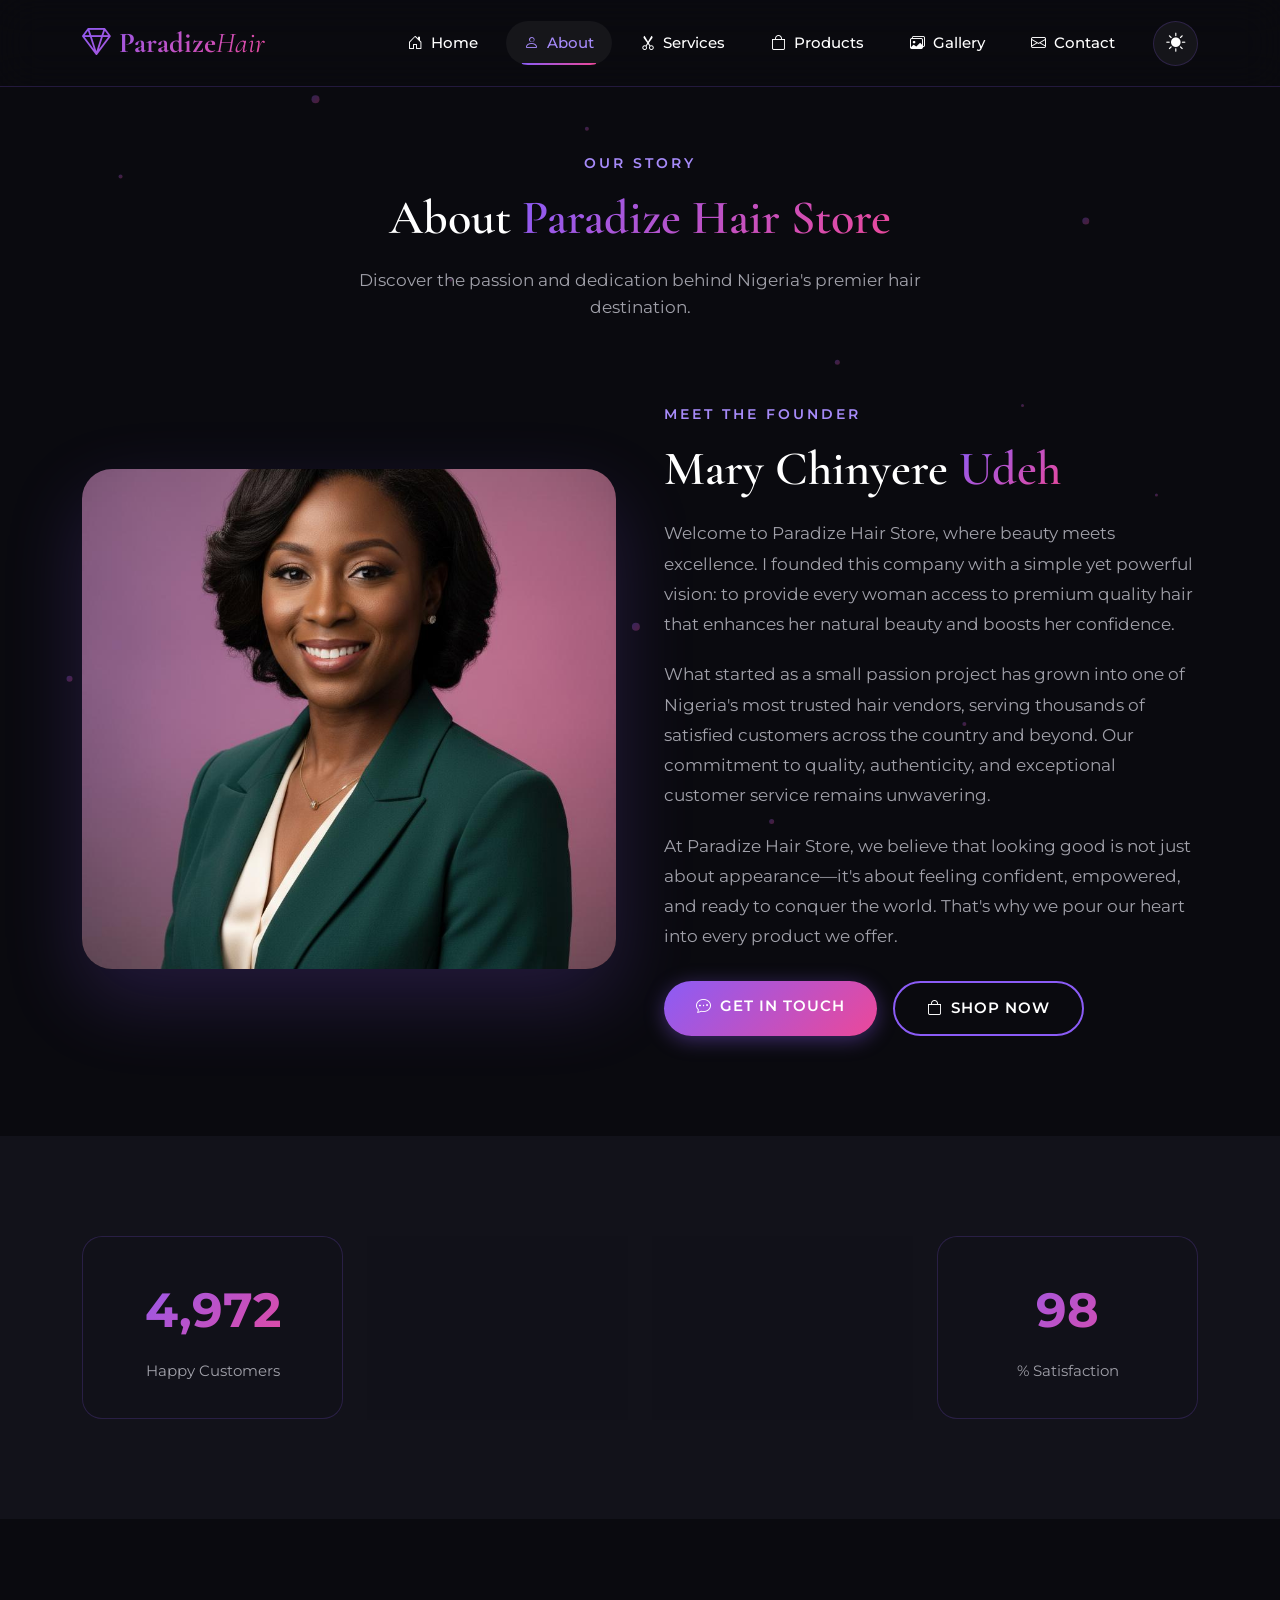
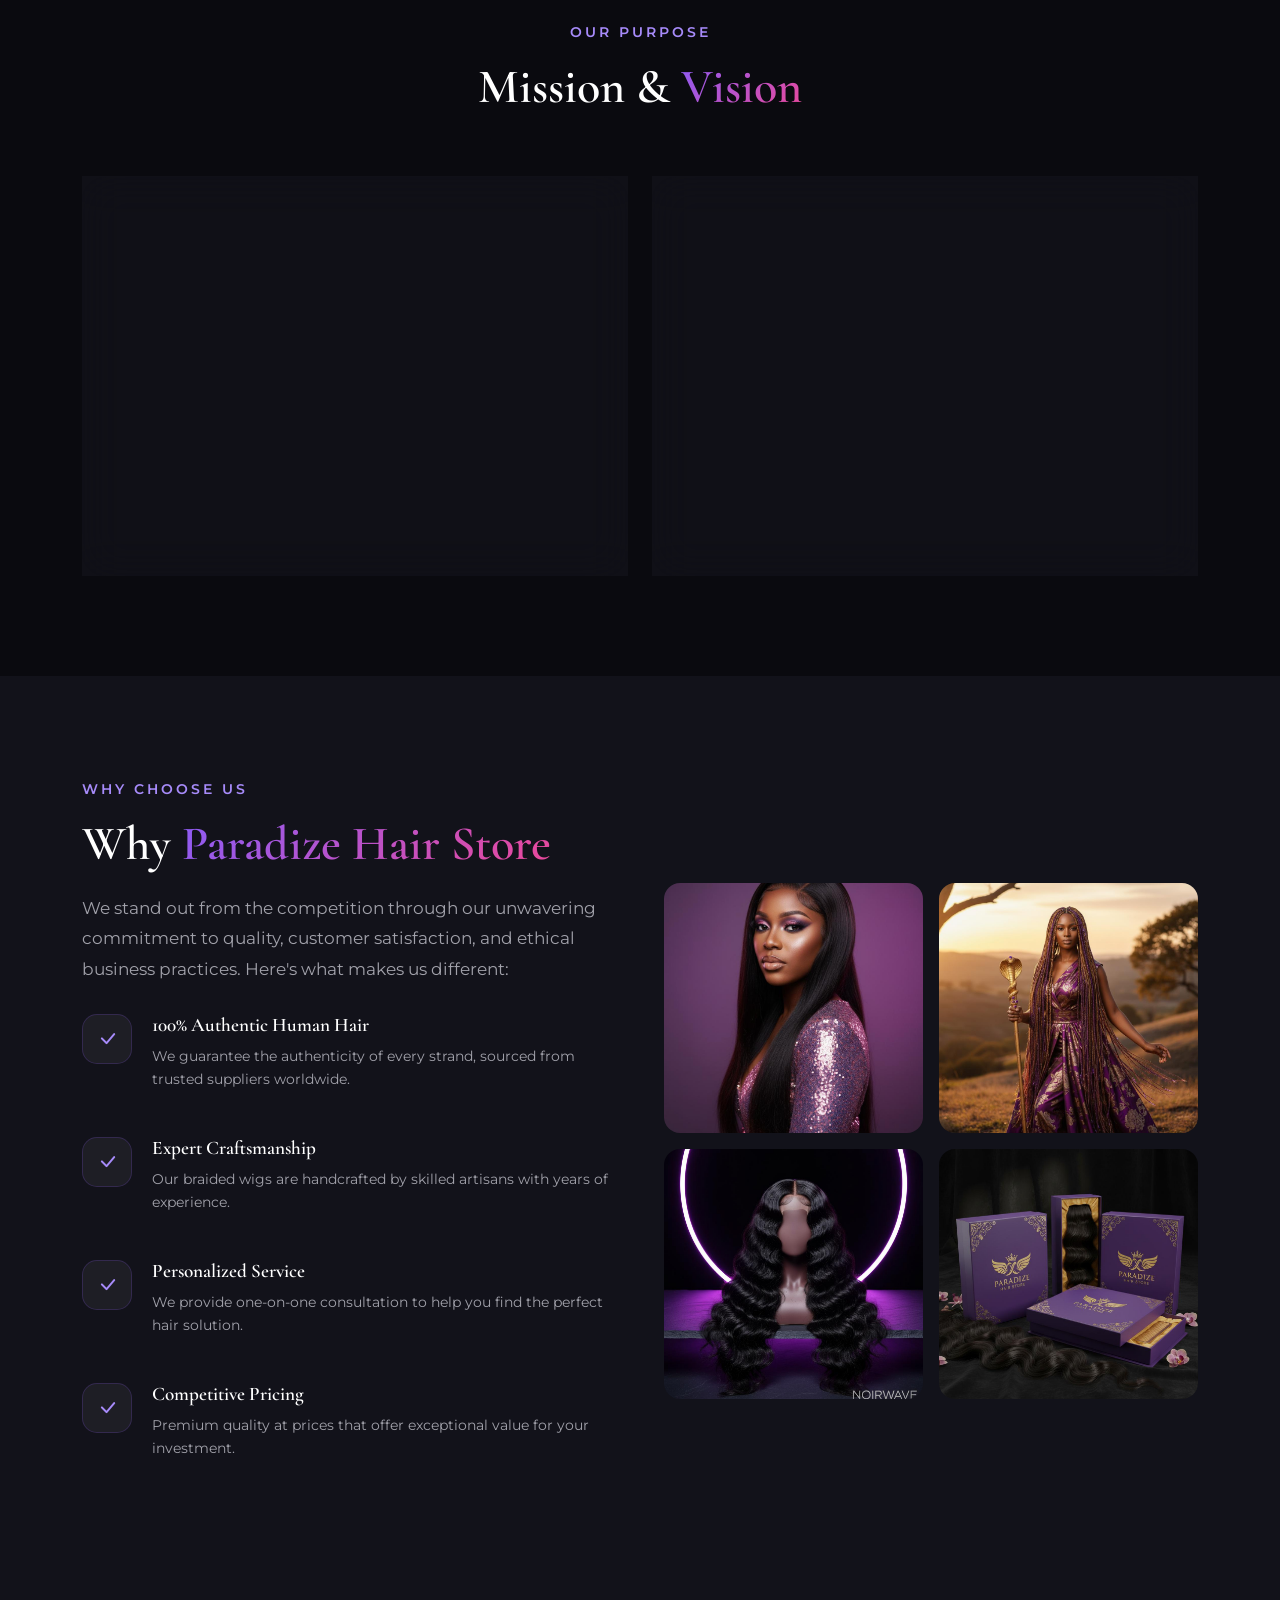
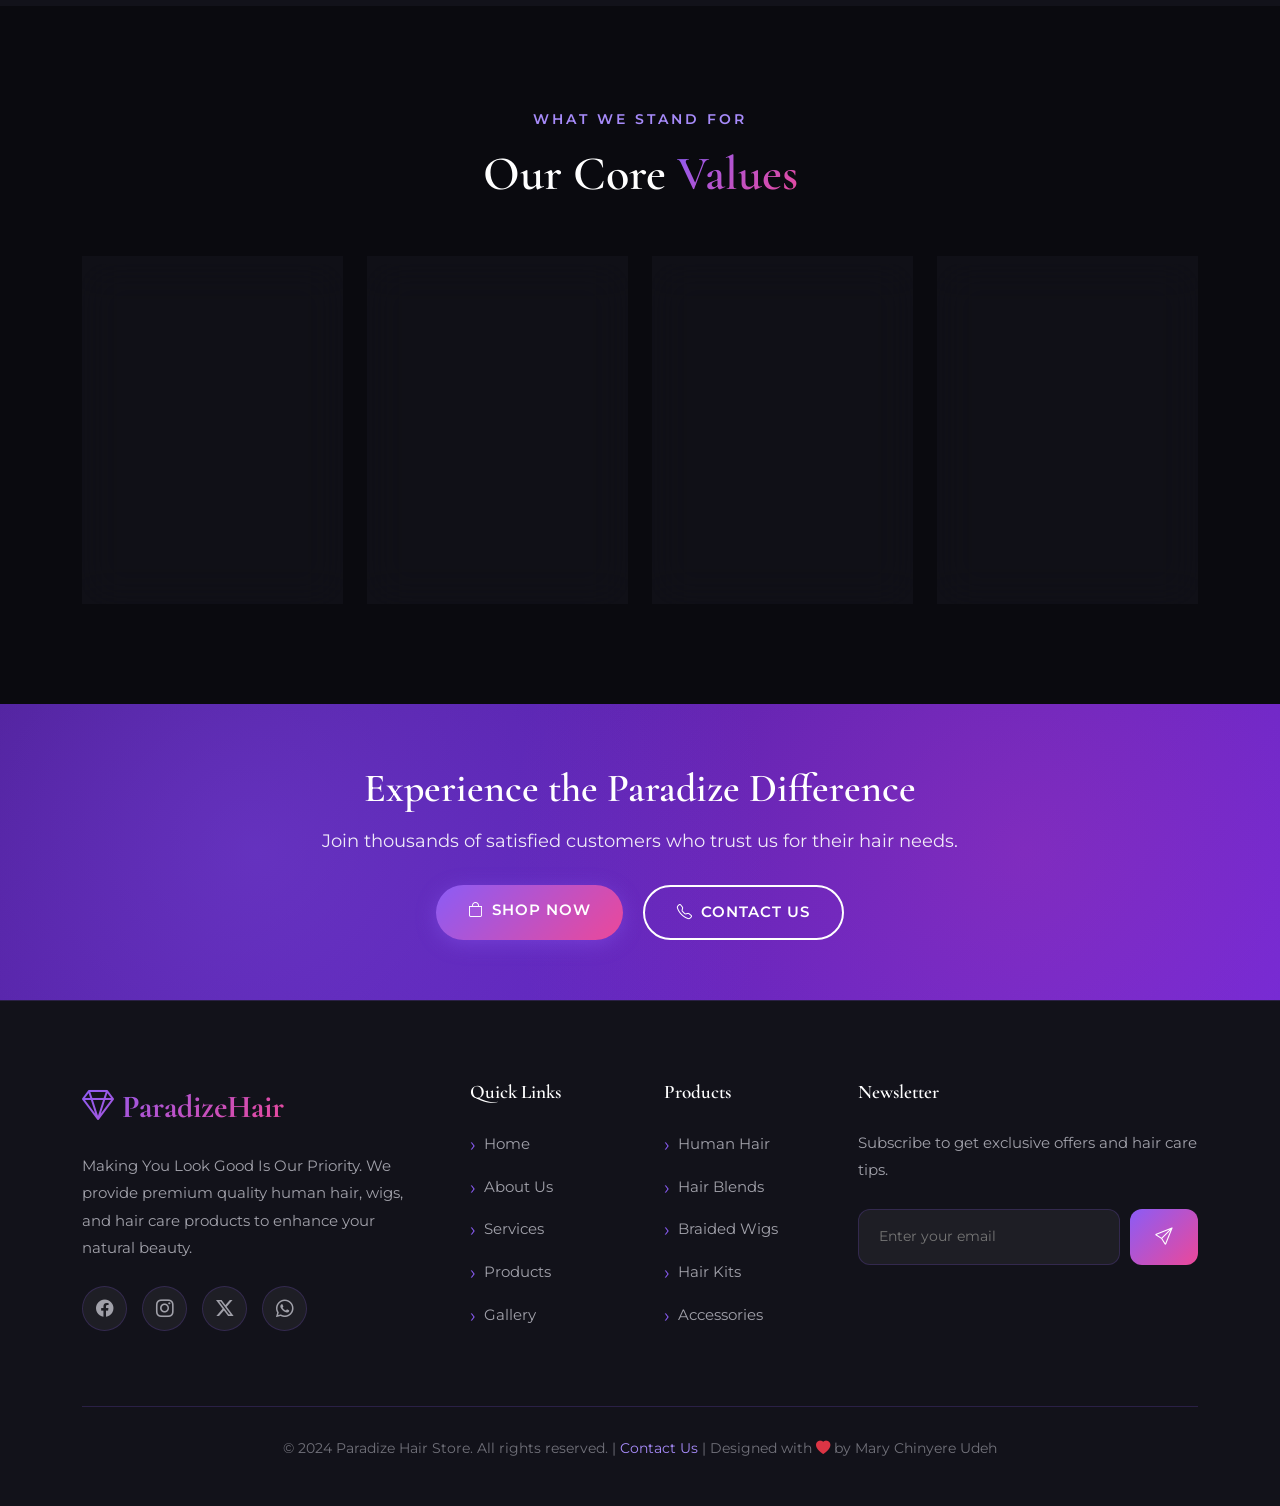
==== about.html @ 66c7fd80 "first commit" ====
<!DOCTYPE html>
<html lang="en" data-theme="dark">
<head>
    <meta charset="UTF-8">
    <meta name="viewport" content="width=device-width, initial-scale=1.0">
    <title>About Us | Paradize Hair Store</title>
    <meta name="description" content="Learn about Paradize Hair Store, our story, mission, and commitment to providing premium quality hair products.">
    
    <!-- Bootstrap 5 CSS -->
    <link href="https://cdn.jsdelivr.net/npm/bootstrap@5.3.2/dist/css/bootstrap.min.css" rel="stylesheet">
    <!-- Bootstrap Icons -->
    <link rel="stylesheet" href="https://cdn.jsdelivr.net/npm/bootstrap-icons@1.11.1/font/bootstrap-icons.css">
    <!-- Custom CSS -->
    <link rel="stylesheet" href="assets/css/style.css">
</head>
<body>
    <!-- Particles Background -->
    <div class="particles-container">
        <div class="particle"></div>
        <div class="particle"></div>
        <div class="particle"></div>
        <div class="particle"></div>
        <div class="particle"></div>
        <div class="particle"></div>
        <div class="particle"></div>
        <div class="particle"></div>
        <div class="particle"></div>
        <div class="particle"></div>
        <div class="particle"></div>
        <div class="particle"></div>
        <div class="particle"></div>
        <div class="particle"></div>
        <div class="particle"></div>
    </div>

    <!-- Navbar -->
    <nav class="navbar navbar-expand-lg fixed-top">
        <div class="container">
            <a class="navbar-brand" href="index.html">
                <i class="bi bi-gem me-2"></i>Paradize<span>Hair</span>
            </a>
            <button class="navbar-toggler" type="button" data-bs-toggle="collapse" data-bs-target="#navbarNav">
                <span class="navbar-toggler-icon"></span>
            </button>
            <div class="collapse navbar-collapse" id="navbarNav">
                <ul class="navbar-nav ms-lg-auto align-items-start align-items-lg-center">
                    <li class="nav-item">
                        <a class="nav-link" href="index.html"><i class="bi bi-house-door me-2"></i>Home</a>
                    </li>
                    <li class="nav-item">
                        <a class="nav-link active" href="about.html"><i class="bi bi-person me-2"></i>About</a>
                    </li>
                    <li class="nav-item">
                        <a class="nav-link" href="services.html"><i class="bi bi-scissors me-2"></i>Services</a>
                    </li>
                    <li class="nav-item">
                        <a class="nav-link" href="products.html"><i class="bi bi-bag me-2"></i>Products</a>
                    </li>
                    <li class="nav-item">
                        <a class="nav-link" href="gallery.html"><i class="bi bi-images me-2"></i>Gallery</a>
                    </li>
                    <li class="nav-item">
                        <a class="nav-link" href="contact.html"><i class="bi bi-envelope me-2"></i>Contact</a>
                    </li>
                    <li class="nav-item">
                        <button class="theme-toggle" id="themeToggle" aria-label="Toggle theme">
                            <i class="bi bi-sun-fill"></i>
                        </button>
                    </li>
                </ul>
            </div>
        </div>
    </nav>

    <!-- About Hero Section -->
    <section class="about-hero">
        <div class="container">
            <div class="row justify-content-center">
                <div class="col-lg-8 text-center reveal">
                    <span class="section-subtitle">Our Story</span>
                    <h1 class="section-title">About <span class="gradient-text">Paradize Hair Store</span></h1>
                    <p class="section-description">Discover the passion and dedication behind Nigeria's premier hair destination.</p>
                </div>
            </div>
        </div>
    </section>

    <!-- Brand Story Section -->
    <section class="section" style="padding-top: 0;">
        <div class="container">
            <div class="row align-items-center g-5">
                <div class="col-lg-6 reveal-left">
                    <div class="about-image">
                        <img src="assets/img/about-owner.jpg" alt="Mary Chinyere Udeh - Founder">
                        <div class="about-image-frame"></div>
                    </div>
                </div>
                <div class="col-lg-6 reveal-right">
                    <span class="section-subtitle">Meet The Founder</span>
                    <h2 class="section-title">Mary Chinyere <span class="gradient-text">Udeh</span></h2>
                    <p style="color: var(--text-secondary); font-size: 1.05rem; line-height: 1.8; margin-bottom: 20px;">
                        Welcome to Paradize Hair Store, where beauty meets excellence. I founded this company with a simple yet powerful vision: to provide every woman access to premium quality hair that enhances her natural beauty and boosts her confidence.
                    </p>
                    <p style="color: var(--text-secondary); font-size: 1.05rem; line-height: 1.8; margin-bottom: 20px;">
                        What started as a small passion project has grown into one of Nigeria's most trusted hair vendors, serving thousands of satisfied customers across the country and beyond. Our commitment to quality, authenticity, and exceptional customer service remains unwavering.
                    </p>
                    <p style="color: var(--text-secondary); font-size: 1.05rem; line-height: 1.8; margin-bottom: 30px;">
                        At Paradize Hair Store, we believe that looking good is not just about appearance—it's about feeling confident, empowered, and ready to conquer the world. That's why we pour our heart into every product we offer.
                    </p>
                    <div class="d-flex gap-3">
                        <a href="contact.html" class="btn btn-primary">
                            <i class="bi bi-chat-dots me-2"></i>Get in Touch
                        </a>
                        <a href="products.html" class="btn btn-secondary">
                            <i class="bi bi-bag me-2"></i>Shop Now
                        </a>
                    </div>
                </div>
            </div>
        </div>
    </section>

    <!-- Stats Section -->
    <section class="section" style="background: var(--bg-secondary);">
        <div class="container">
            <div class="row g-4">
                <div class="col-6 col-lg-3 reveal stagger-1">
                    <div class="stats-card">
                        <div class="stats-number" data-count="5000">0</div>
                        <div class="stats-label">Happy Customers</div>
                    </div>
                </div>
                <div class="col-6 col-lg-3 reveal stagger-2">
                    <div class="stats-card">
                        <div class="stats-number" data-count="50">0</div>
                        <div class="stats-label">Product Varieties</div>
                    </div>
                </div>
                <div class="col-6 col-lg-3 reveal stagger-3">
                    <div class="stats-card">
                        <div class="stats-number" data-count="8">0</div>
                        <div class="stats-label">Years Experience</div>
                    </div>
                </div>
                <div class="col-6 col-lg-3 reveal stagger-4">
                    <div class="stats-card">
                        <div class="stats-number" data-count="99">0</div>
                        <div class="stats-label">% Satisfaction</div>
                    </div>
                </div>
            </div>
        </div>
    </section>

    <!-- Mission & Vision Section -->
    <section class="section">
        <div class="container">
            <div class="section-header reveal">
                <span class="section-subtitle">Our Purpose</span>
                <h2 class="section-title">Mission & <span class="gradient-text">Vision</span></h2>
            </div>
            
            <div class="row g-4">
                <div class="col-md-6 reveal-left">
                    <div class="mission-card">
                        <div class="mission-icon">
                            <i class="bi bi-bullseye"></i>
                        </div>
                        <h3 class="mission-title">Our Mission</h3>
                        <p class="mission-text">
                            To provide premium quality human hair and exceptional beauty solutions that empower women to express their unique style and confidence. We are committed to sourcing the finest hair products, delivering outstanding customer service, and building lasting relationships with our clients based on trust and satisfaction.
                        </p>
                    </div>
                </div>
                
                <div class="col-md-6 reveal-right">
                    <div class="mission-card">
                        <div class="mission-icon">
                            <i class="bi bi-eye"></i>
                        </div>
                        <h3 class="mission-title">Our Vision</h3>
                        <p class="mission-text">
                            To become Africa's leading destination for premium hair products, recognized for our quality, innovation, and commitment to customer satisfaction. We envision a world where every woman has access to beautiful, high-quality hair that makes her feel confident and empowered in every aspect of her life.
                        </p>
                    </div>
                </div>
            </div>
        </div>
    </section>

    <!-- Why Paradize Section -->
    <section class="section" style="background: var(--bg-secondary);">
        <div class="container">
            <div class="row align-items-center g-5">
                <div class="col-lg-6 reveal-left">
                    <span class="section-subtitle">Why Choose Us</span>
                    <h2 class="section-title">Why <span class="gradient-text">Paradize Hair Store</span></h2>
                    <p style="color: var(--text-secondary); font-size: 1.05rem; line-height: 1.8; margin-bottom: 30px;">
                        We stand out from the competition through our unwavering commitment to quality, customer satisfaction, and ethical business practices. Here's what makes us different:
                    </p>
                    
                    <div class="value-item">
                        <div class="value-icon">
                            <i class="bi bi-check-lg"></i>
                        </div>
                        <div class="value-content">
                            <h4>100% Authentic Human Hair</h4>
                            <p>We guarantee the authenticity of every strand, sourced from trusted suppliers worldwide.</p>
                        </div>
                    </div>
                    
                    <div class="value-item">
                        <div class="value-icon">
                            <i class="bi bi-check-lg"></i>
                        </div>
                        <div class="value-content">
                            <h4>Expert Craftsmanship</h4>
                            <p>Our braided wigs are handcrafted by skilled artisans with years of experience.</p>
                        </div>
                    </div>
                    
                    <div class="value-item">
                        <div class="value-icon">
                            <i class="bi bi-check-lg"></i>
                        </div>
                        <div class="value-content">
                            <h4>Personalized Service</h4>
                            <p>We provide one-on-one consultation to help you find the perfect hair solution.</p>
                        </div>
                    </div>
                    
                    <div class="value-item">
                        <div class="value-icon">
                            <i class="bi bi-check-lg"></i>
                        </div>
                        <div class="value-content">
                            <h4>Competitive Pricing</h4>
                            <p>Premium quality at prices that offer exceptional value for your investment.</p>
                        </div>
                    </div>
                </div>
                
                <div class="col-lg-6 reveal-right">
                    <div class="row g-3">
                        <div class="col-6">
                            <img src="assets/img/gallery-4.jpg" alt="Happy Customer" class="img-fluid rounded-4" style="height: 250px; object-fit: cover; width: 100%;">
                        </div>
                        <div class="col-6">
                            <img src="assets/img/gallery-2.jpg" alt="Braided Wig" class="img-fluid rounded-4" style="height: 250px; object-fit: cover; width: 100%;">
                        </div>
                        <div class="col-6">
                            <img src="assets/img/product-6.jpg" alt="Deep Wave Wig" class="img-fluid rounded-4" style="height: 250px; object-fit: cover; width: 100%;">
                        </div>
                        <div class="col-6">
                            <img src="assets/img/gallery-3.jpg" alt="Packaging" class="img-fluid rounded-4" style="height: 250px; object-fit: cover; width: 100%;">
                        </div>
                    </div>
                </div>
            </div>
        </div>
    </section>

    <!-- Core Values Section -->
    <section class="section">
        <div class="container">
            <div class="section-header reveal">
                <span class="section-subtitle">What We Stand For</span>
                <h2 class="section-title">Our Core <span class="gradient-text">Values</span></h2>
            </div>
            
            <div class="row g-4">
                <div class="col-md-6 col-lg-3 reveal stagger-1">
                    <div class="feature-card">
                        <div class="feature-icon">
                            <i class="bi bi-heart"></i>
                        </div>
                        <h4 class="feature-title">Passion</h4>
                        <p class="feature-text">We love what we do and pour our heart into every product and interaction.</p>
                    </div>
                </div>
                
                <div class="col-md-6 col-lg-3 reveal stagger-2">
                    <div class="feature-card">
                        <div class="feature-icon">
                            <i class="bi bi-award"></i>
                        </div>
                        <h4 class="feature-title">Excellence</h4>
                        <p class="feature-text">We never compromise on quality, striving for perfection in everything.</p>
                    </div>
                </div>
                
                <div class="col-md-6 col-lg-3 reveal stagger-3">
                    <div class="feature-card">
                        <div class="feature-icon">
                            <i class="bi bi-people"></i>
                        </div>
                        <h4 class="feature-title">Integrity</h4>
                        <p class="feature-text">Honest, transparent business practices that build trust with our customers.</p>
                    </div>
                </div>
                
                <div class="col-md-6 col-lg-3 reveal stagger-4">
                    <div class="feature-card">
                        <div class="feature-icon">
                            <i class="bi bi-lightbulb"></i>
                        </div>
                        <h4 class="feature-title">Innovation</h4>
                        <p class="feature-text">Constantly evolving to bring you the latest trends and best products.</p>
                    </div>
                </div>
            </div>
        </div>
    </section>

    <!-- CTA Strip -->
    <section class="cta-strip">
        <div class="container">
            <div class="cta-content reveal">
                <h2 class="cta-title">Experience the Paradize Difference</h2>
                <p class="cta-text">Join thousands of satisfied customers who trust us for their hair needs.</p>
                <div class="cta-buttons">
                    <a href="products.html" class="btn btn-primary btn-lg">
                        <i class="bi bi-bag me-2"></i>Shop Now
                    </a>
                    <a href="contact.html" class="btn btn-outline btn-lg" style="border-color: white; color: white;">
                        <i class="bi bi-telephone me-2"></i>Contact Us
                    </a>
                </div>
            </div>
        </div>
    </section>

    <!-- Footer -->
    <footer class="footer">
        <div class="container">
            <div class="row g-5">
                <div class="col-lg-4">
                    <a href="index.html" class="footer-brand">
                        <i class="bi bi-gem me-2"></i>Paradize<span>Hair</span>
                    </a>
                    <p class="footer-text">Making You Look Good Is Our Priority. We provide premium quality human hair, wigs, and hair care products to enhance your natural beauty.</p>
                    <div class="footer-social">
                        <a href="#" class="social-link" aria-label="Facebook"><i class="bi bi-facebook"></i></a>
                        <a href="#" class="social-link" aria-label="Instagram"><i class="bi bi-instagram"></i></a>
                        <a href="#" class="social-link" aria-label="Twitter"><i class="bi bi-twitter-x"></i></a>
                        <a href="https://wa.me/2348168532364" class="social-link" aria-label="WhatsApp"><i class="bi bi-whatsapp"></i></a>
                    </div>
                </div>
                
                <div class="col-lg-2 col-md-4">
                    <h4 class="footer-title">Quick Links</h4>
                    <ul class="footer-links">
                        <li><a href="index.html">Home</a></li>
                        <li><a href="about.html">About Us</a></li>
                        <li><a href="services.html">Services</a></li>
                        <li><a href="products.html">Products</a></li>
                        <li><a href="gallery.html">Gallery</a></li>
                    </ul>
                </div>
                
                <div class="col-lg-2 col-md-4">
                    <h4 class="footer-title">Products</h4>
                    <ul class="footer-links">
                        <li><a href="products.html">Human Hair</a></li>
                        <li><a href="products.html">Hair Blends</a></li>
                        <li><a href="products.html">Braided Wigs</a></li>
                        <li><a href="products.html">Hair Kits</a></li>
                        <li><a href="products.html">Accessories</a></li>
                    </ul>
                </div>
                
                <div class="col-lg-4 col-md-4">
                    <h4 class="footer-title">Newsletter</h4>
                    <p class="footer-text">Subscribe to get exclusive offers and hair care tips.</p>
                    <form class="newsletter-form" id="newsletterForm">
                        <input type="email" class="newsletter-input" placeholder="Enter your email" required>
                        <button type="submit" class="newsletter-btn">
                            <i class="bi bi-send"></i>
                        </button>
                    </form>
                </div>
            </div>
            
            <div class="footer-bottom">
                <p class="footer-copyright">
                    &copy; 2024 Paradize Hair Store. All rights reserved. | 
                    <a href="contact.html">Contact Us</a> | 
                    Designed with <i class="bi bi-heart-fill text-danger"></i> by Mary Chinyere Udeh
                </p>
            </div>
        </div>
    </footer>

    <!-- Bootstrap JS -->
    <script src="https://cdn.jsdelivr.net/npm/bootstrap@5.3.2/dist/js/bootstrap.bundle.min.js"></script>
    <!-- Custom JS -->
    <script src="assets/js/script.js"></script>
</body>
</html>
---- assets/css/style.css ----
/* Google Fonts Import */
@import url('https://fonts.googleapis.com/css2?family=Cormorant+Garamond:wght@400;500;600;700&family=Montserrat:wght@300;400;500;600;700&display=swap');

/* CSS Variables - Dark Mode Default */
:root {
  /* Brand Colors */
  --purple: #8B5CF6;
  --purple-dark: #6D28D9;
  --purple-light: #A78BFA;
  --onion-purple: #4C1D95;
  --pink: #EC4899;
  --pink-light: #F472B6;
  --red: #EF4444;
  --black: #0F0F0F;
  --white: #FFFFFF;
  --gray-100: #F3F4F6;
  --gray-200: #E5E7EB;
  --gray-300: #D1D5DB;
  --gray-400: #9CA3AF;
  --gray-500: #6B7280;
  --gray-600: #4B5563;
  --gray-700: #374151;
  --gray-800: #1F2937;
  --gray-900: #111827;
  
  /* Dark Mode Colors (Default) */
  --bg-primary: #0a0a0f;
  --bg-secondary: #12121a;
  --bg-card: rgba(18, 18, 26, 0.8);
  --bg-glass: rgba(255, 255, 255, 0.05);
  --text-primary: #FFFFFF;
  --text-secondary: #A1A1AA;
  --text-muted: #71717A;
  --border-color: rgba(139, 92, 246, 0.2);
  --border-glow: rgba(139, 92, 246, 0.4);
  --shadow-color: rgba(139, 92, 246, 0.3);
  --gradient-primary: linear-gradient(135deg, var(--purple) 0%, var(--pink) 100%);
  --gradient-dark: linear-gradient(135deg, var(--onion-purple) 0%, var(--purple-dark) 100%);
  
  /* Typography */
  --font-display: 'Cormorant Garamond', serif;
  --font-body: 'Montserrat', sans-serif;
  
  /* Spacing */
  --section-padding: 100px;
  --container-max: 1400px;
  
  /* Transitions */
  --transition-fast: 0.2s ease;
  --transition-normal: 0.3s ease;
  --transition-slow: 0.5s ease;
  
  /* 3D Effects */
  --perspective: 1000px;
  --rotate-x: 5deg;
  --rotate-y: 5deg;
}

/* Light Mode */
[data-theme="light"] {
  --bg-primary: #FAFAFA;
  --bg-secondary: #FFFFFF;
  --bg-card: rgba(255, 255, 255, 0.9);
  --bg-glass: rgba(255, 255, 255, 0.7);
  --text-primary: #1F2937;
  --text-secondary: #4B5563;
  --text-muted: #6B7280;
  --border-color: rgba(139, 92, 246, 0.3);
  --border-glow: rgba(139, 92, 246, 0.5);
  --shadow-color: rgba(139, 92, 246, 0.2);
}

/* Reset & Base */
*, *::before, *::after {
  margin: 0;
  padding: 0;
  box-sizing: border-box;
}

html {
  scroll-behavior: smooth;
  font-size: 16px;
}

body {
  font-family: var(--font-body);
  background-color: var(--bg-primary);
  color: var(--text-primary);
  line-height: 1.6;
  overflow-x: hidden;
  transition: background-color var(--transition-normal), color var(--transition-normal);
}

h1, h2, h3, h4, h5, h6 {
  font-family: var(--font-display);
  font-weight: 600;
  line-height: 1.2;
}

a {
  text-decoration: none;
  color: inherit;
  transition: color var(--transition-fast);
}

a:hover {
  color: var(--purple-light);
}

img {
  max-width: 100%;
  height: auto;
}

/* ============================================
   ANIMATIONS & KEYFRAMES
   ============================================ */

@keyframes fadeIn {
  from { opacity: 0; transform: translateY(20px); }
  to { opacity: 1; transform: translateY(0); }
}

@keyframes fadeInUp {
  from { opacity: 0; transform: translateY(40px); }
  to { opacity: 1; transform: translateY(0); }
}

@keyframes fadeInDown {
  from { opacity: 0; transform: translateY(-40px); }
  to { opacity: 1; transform: translateY(0); }
}

@keyframes fadeInLeft {
  from { opacity: 0; transform: translateX(-40px); }
  to { opacity: 1; transform: translateX(0); }
}

@keyframes fadeInRight {
  from { opacity: 0; transform: translateX(40px); }
  to { opacity: 1; transform: translateX(0); }
}

@keyframes scaleIn {
  from { opacity: 0; transform: scale(0.9); }
  to { opacity: 1; transform: scale(1); }
}

@keyframes float {
  0%, 100% { transform: translateY(0px); }
  50% { transform: translateY(-20px); }
}

@keyframes floatSlow {
  0%, 100% { transform: translateY(0px) rotate(0deg); }
  50% { transform: translateY(-30px) rotate(5deg); }
}

@keyframes pulse {
  0%, 100% { transform: scale(1); opacity: 1; }
  50% { transform: scale(1.05); opacity: 0.8; }
}

@keyframes glow {
  0%, 100% { box-shadow: 0 0 20px var(--shadow-color); }
  50% { box-shadow: 0 0 40px var(--shadow-color), 0 0 60px var(--shadow-color); }
}

@keyframes shimmer {
  0% { background-position: -200% 0; }
  100% { background-position: 200% 0; }
}

@keyframes gradientShift {
  0% { background-position: 0% 50%; }
  50% { background-position: 100% 50%; }
  100% { background-position: 0% 50%; }
}

@keyframes particleFloat {
  0%, 100% { transform: translateY(0) translateX(0); opacity: 0.3; }
  25% { transform: translateY(-30px) translateX(10px); opacity: 0.6; }
  50% { transform: translateY(-20px) translateX(-10px); opacity: 0.4; }
  75% { transform: translateY(-40px) translateX(5px); opacity: 0.7; }
}

@keyframes rotate3d {
  0% { transform: perspective(var(--perspective)) rotateY(0deg) rotateX(0deg); }
  50% { transform: perspective(var(--perspective)) rotateY(180deg) rotateX(10deg); }
  100% { transform: perspective(var(--perspective)) rotateY(360deg) rotateX(0deg); }
}

@keyframes borderGlow {
  0%, 100% { border-color: var(--purple); box-shadow: 0 0 10px var(--purple); }
  50% { border-color: var(--pink); box-shadow: 0 0 20px var(--pink); }
}

@keyframes countUp {
  from { opacity: 0; transform: translateY(10px); }
  to { opacity: 1; transform: translateY(0); }
}

/* Animation Classes */
.animate-fadeIn { animation: fadeIn 0.8s ease forwards; }
.animate-fadeInUp { animation: fadeInUp 0.8s ease forwards; }
.animate-fadeInDown { animation: fadeInDown 0.8s ease forwards; }
.animate-fadeInLeft { animation: fadeInLeft 0.8s ease forwards; }
.animate-fadeInRight { animation: fadeInRight 0.8s ease forwards; }
.animate-scaleIn { animation: scaleIn 0.6s ease forwards; }
.animate-float { animation: float 3s ease-in-out infinite; }
.animate-float-slow { animation: floatSlow 5s ease-in-out infinite; }
.animate-pulse { animation: pulse 2s ease-in-out infinite; }
.animate-glow { animation: glow 2s ease-in-out infinite; }

/* Scroll Animation - Elements start hidden */
.reveal {
  opacity: 0;
  transform: translateY(30px);
  transition: opacity 0.8s ease, transform 0.8s ease;
}

.reveal.active {
  opacity: 1;
  transform: translateY(0);
}

.reveal-left {
  opacity: 0;
  transform: translateX(-50px);
  transition: opacity 0.8s ease, transform 0.8s ease;
}

.reveal-left.active {
  opacity: 1;
  transform: translateX(0);
}

.reveal-right {
  opacity: 0;
  transform: translateX(50px);
  transition: opacity 0.8s ease, transform 0.8s ease;
}

.reveal-right.active {
  opacity: 1;
  transform: translateX(0);
}

.reveal-scale {
  opacity: 0;
  transform: scale(0.8);
  transition: opacity 0.8s ease, transform 0.8s ease;
}

.reveal-scale.active {
  opacity: 1;
  transform: scale(1);
}

/* Stagger delays */
.stagger-1 { transition-delay: 0.1s; }
.stagger-2 { transition-delay: 0.2s; }
.stagger-3 { transition-delay: 0.3s; }
.stagger-4 { transition-delay: 0.4s; }
.stagger-5 { transition-delay: 0.5s; }
.stagger-6 { transition-delay: 0.6s; }

/* ============================================
   PARTICLES BACKGROUND
   ============================================ */

.particles-container {
  position: fixed;
  top: 0;
  left: 0;
  width: 100%;
  height: 100%;
  pointer-events: none;
  z-index: 0;
  overflow: hidden;
}

.particle {
  position: absolute;
  border-radius: 50%;
  background: linear-gradient(135deg, var(--purple), var(--pink));
  opacity: 0.3;
  animation: particleFloat 8s ease-in-out infinite;
}

.particle:nth-child(1) { width: 4px; height: 4px; left: 10%; top: 20%; animation-delay: 0s; }
.particle:nth-child(2) { width: 6px; height: 6px; left: 20%; top: 60%; animation-delay: 1s; }
.particle:nth-child(3) { width: 3px; height: 3px; left: 35%; top: 30%; animation-delay: 2s; }
.particle:nth-child(4) { width: 8px; height: 8px; left: 50%; top: 70%; animation-delay: 0.5s; }
.particle:nth-child(5) { width: 5px; height: 5px; left: 65%; top: 40%; animation-delay: 1.5s; }
.particle:nth-child(6) { width: 4px; height: 4px; left: 75%; top: 80%; animation-delay: 2.5s; }
.particle:nth-child(7) { width: 7px; height: 7px; left: 85%; top: 25%; animation-delay: 3s; }
.particle:nth-child(8) { width: 3px; height: 3px; left: 90%; top: 55%; animation-delay: 0.8s; }
.particle:nth-child(9) { width: 6px; height: 6px; left: 15%; top: 85%; animation-delay: 1.8s; }
.particle:nth-child(10) { width: 4px; height: 4px; left: 45%; top: 15%; animation-delay: 2.2s; }
.particle:nth-child(11) { width: 5px; height: 5px; left: 60%; top: 90%; animation-delay: 3.5s; }
.particle:nth-child(12) { width: 3px; height: 3px; left: 80%; top: 45%; animation-delay: 0.3s; }
.particle:nth-child(13) { width: 8px; height: 8px; left: 25%; top: 10%; animation-delay: 1.2s; }
.particle:nth-child(14) { width: 4px; height: 4px; left: 55%; top: 50%; animation-delay: 2.8s; }
.particle:nth-child(15) { width: 6px; height: 6px; left: 5%; top: 75%; animation-delay: 0.6s; }

/* Hair Strand Effect */
.hair-strand {
  position: absolute;
  width: 2px;
  height: 60px;
  background: linear-gradient(to bottom, transparent, var(--purple-light), transparent);
  opacity: 0.2;
  animation: floatSlow 6s ease-in-out infinite;
  border-radius: 1px;
}

/* ============================================
   NAVBAR
   ============================================ */

.navbar {
  background: rgba(10, 10, 15, 0.8) !important;
  backdrop-filter: blur(20px);
  -webkit-backdrop-filter: blur(20px);
  border-bottom: 1px solid var(--border-color);
  padding: 15px 0;
  transition: all var(--transition-normal);
  z-index: 1000;
}

.navbar.scrolled {
  padding: 10px 0;
  background: rgba(10, 10, 15, 0.95) !important;
  box-shadow: 0 4px 30px rgba(0, 0, 0, 0.3);
}

[data-theme="light"] .navbar {
  background: rgba(255, 255, 255, 0.85) !important;
  border-bottom: 1px solid rgba(139, 92, 246, 0.2);
}

[data-theme="light"] .navbar.scrolled {
  background: rgba(255, 255, 255, 0.95) !important;
}

.navbar-brand {
  font-family: var(--font-display);
  font-size: 1.8rem;
  font-weight: 700;
  background: var(--gradient-primary);
  -webkit-background-clip: text;
  -webkit-text-fill-color: transparent;
  background-clip: text;
  transition: transform var(--transition-fast);
}

.navbar-brand:hover {
  transform: scale(1.05);
}

.navbar-brand span {
  font-weight: 400;
  font-style: italic;
}

.nav-link {
  font-family: var(--font-body);
  font-weight: 500;
  font-size: 0.95rem;
  color: var(--text-primary) !important;
  padding: 10px 18px !important;
  margin: 0 5px;
  border-radius: 30px;
  position: relative;
  overflow: hidden;
  transition: all var(--transition-fast);
  display: inline-flex;
  align-items: center;
}

.nav-link::before {
  content: '';
  position: absolute;
  bottom: 0;
  left: 50%;
  width: 0;
  height: 2px;
  background: var(--gradient-primary);
  transition: all var(--transition-fast);
  transform: translateX(-50%);
}

.nav-link:hover::before,
.nav-link.active::before {
  width: 70%;
}

.nav-link:hover,
.nav-link.active {
  color: var(--purple-light) !important;
  background: var(--bg-glass);
}

/* Theme Toggle Button */
.theme-toggle {
  background: var(--bg-glass);
  border: 1px solid var(--border-color);
  border-radius: 50%;
  width: 45px;
  height: 45px;
  display: flex;
  align-items: center;
  justify-content: center;
  cursor: pointer;
  transition: all var(--transition-fast);
  margin-left: 15px;
}

.theme-toggle:hover {
  background: var(--gradient-primary);
  border-color: var(--purple);
  transform: rotate(180deg);
}

.theme-toggle i {
  font-size: 1.2rem;
  color: var(--text-primary);
}

/* Mobile Menu */
.navbar-toggler {
  border: 1px solid var(--border-color);
  border-radius: 10px;
  padding: 10px;
  transition: all var(--transition-fast);
}

.navbar-toggler:hover {
  border-color: var(--purple);
  box-shadow: 0 0 15px var(--shadow-color);
}

.navbar-toggler-icon {
  background-image: url("data:image/svg+xml,%3csvg xmlns='http://www.w3.org/2000/svg' viewBox='0 0 30 30'%3e%3cpath stroke='rgba%28139, 92, 246, 1%29' stroke-linecap='round' stroke-miterlimit='10' stroke-width='2' d='M4 7h22M4 15h22M4 23h22'/%3e%3c/svg%3e");
}

/* ============================================
   BUTTONS
   ============================================ */

.btn {
  font-family: var(--font-body);
  font-weight: 600;
  font-size: 0.95rem;
  padding: 14px 32px;
  border-radius: 50px;
  border: none;
  cursor: pointer;
  position: relative;
  overflow: hidden;
  transition: all var(--transition-fast);
  text-transform: uppercase;
  letter-spacing: 1px;
}

.btn::before {
  content: '';
  position: absolute;
  top: 0;
  left: -100%;
  width: 100%;
  height: 100%;
  background: linear-gradient(90deg, transparent, rgba(255,255,255,0.3), transparent);
  transition: left 0.5s ease;
}

.btn:hover::before {
  left: 100%;
}

.btn-primary {
  background: var(--gradient-primary);
  color: white;
  box-shadow: 0 4px 20px rgba(139, 92, 246, 0.4);
}

.btn-primary:hover {
  transform: translateY(-3px) scale(1.02);
  box-shadow: 0 8px 30px rgba(139, 92, 246, 0.6);
  color: white;
}

.btn-secondary {
  background: transparent;
  color: var(--text-primary);
  border: 2px solid var(--purple);
}

.btn-secondary:hover {
  background: var(--purple);
  color: white;
  transform: translateY(-3px);
  box-shadow: 0 8px 30px var(--shadow-color);
}

.btn-whatsapp {
  background: linear-gradient(135deg, #25D366, #128C7E);
  color: white;
  box-shadow: 0 4px 20px rgba(37, 211, 102, 0.4);
}

.btn-whatsapp:hover {
  transform: translateY(-3px) scale(1.02);
  box-shadow: 0 8px 30px rgba(37, 211, 102, 0.6);
  color: white;
}

.btn-call {
  background: linear-gradient(135deg, var(--purple), var(--pink));
  color: white;
  box-shadow: 0 4px 20px rgba(139, 92, 246, 0.4);
}

.btn-call:hover {
  transform: translateY(-3px) scale(1.02);
  box-shadow: 0 8px 30px rgba(139, 92, 246, 0.6);
  color: white;
}

.btn-outline {
  background: transparent;
  border: 2px solid var(--border-color);
  color: var(--text-primary);
}

.btn-outline:hover {
  border-color: var(--purple);
  background: var(--bg-glass);
  transform: translateY(-3px);
}

/* 3D Button Effect */
.btn-3d {
  transform-style: preserve-3d;
  perspective: var(--perspective);
  transition: transform var(--transition-fast);
}

.btn-3d:hover {
  transform: translateY(-5px) rotateX(10deg);
}

/* ============================================
   HERO SECTION
   ============================================ */

.hero {
  min-height: 100vh;
  display: flex;
  align-items: center;
  position: relative;
  overflow: hidden;
  padding: 120px 0 80px;
}

.hero-canvas {
  position: absolute;
  inset: 0;
  width: 100%;
  height: 100%;
  opacity: 0.85;
  filter: drop-shadow(0 0 24px rgba(124, 58, 237, 0.14));
  z-index: 1;
  pointer-events: none;
}

.hero-glow {
  position: absolute;
  inset: -30%;
  background:
    radial-gradient(circle at 30% 25%, rgba(124, 58, 237, 0.28), transparent 55%),
    radial-gradient(circle at 70% 35%, rgba(255, 79, 216, 0.20), transparent 60%),
    radial-gradient(circle at 45% 75%, rgba(255, 46, 46, 0.12), transparent 60%);
  animation: floatGlow 10s ease-in-out infinite;
  z-index: 1;
  pointer-events: none;
}

@keyframes floatGlow {
  0%, 100% { transform: translate3d(0, 0, 0) scale(1); }
  50% { transform: translate3d(0, -10px, 0) scale(1.02); }
}

.hero .container {
  position: relative;
  z-index: 2;
}

.hero-content {
  position: relative;
  z-index: 2;
}

.hero-subtitle {
  font-family: var(--font-body);
  font-size: 0.9rem;
  font-weight: 600;
  text-transform: uppercase;
  letter-spacing: 4px;
  color: var(--purple-light);
  margin-bottom: 20px;
  display: inline-block;
  animation: fadeInDown 0.8s ease forwards;
}

.hero-title {
  font-size: clamp(2.5rem, 6vw, 5rem);
  font-weight: 700;
  line-height: 1.1;
  margin-bottom: 25px;
  animation: fadeInUp 0.8s ease 0.2s forwards;
  opacity: 0;
}

.hero-title .gradient-text {
  background: var(--gradient-primary);
  -webkit-background-clip: text;
  -webkit-text-fill-color: transparent;
  background-clip: text;
}

.hero-description {
  font-size: 1.1rem;
  color: var(--text-secondary);
  max-width: 600px;
  margin-bottom: 40px;
  animation: fadeInUp 0.8s ease 0.4s forwards;
  opacity: 0;
}

.hero-buttons {
  display: flex;
  gap: 20px;
  flex-wrap: wrap;
  animation: fadeInUp 0.8s ease 0.6s forwards;
  opacity: 0;
}

.hero-image-container {
  position: relative;
  animation: fadeInRight 1s ease 0.4s forwards;
  opacity: 0;
}

.hero-image {
  position: relative;
  border-radius: 30px;
  overflow: hidden;
  box-shadow: 
    0 25px 80px rgba(139, 92, 246, 0.3),
    0 0 0 1px rgba(139, 92, 246, 0.2);
  transform-style: preserve-3d;
  transition: transform var(--transition-normal);
}

.hero-image:hover {
  transform: perspective(var(--perspective)) rotateY(-5deg) rotateX(5deg);
}

.hero-image img {
  width: 100%;
  height: 500px;
  object-fit: cover;
}

.hero-image::before {
  content: '';
  position: absolute;
  top: -2px;
  left: -2px;
  right: -2px;
  bottom: -2px;
  background: var(--gradient-primary);
  border-radius: 32px;
  z-index: -1;
  opacity: 0.5;
  filter: blur(20px);
}

/* Floating Elements */
.floating-badge {
  position: absolute;
  background: var(--bg-card);
  backdrop-filter: blur(10px);
  border: 1px solid var(--border-color);
  border-radius: 15px;
  padding: 15px 20px;
  display: flex;
  align-items: center;
  gap: 12px;
  box-shadow: 0 10px 30px rgba(0, 0, 0, 0.2);
  animation: float 4s ease-in-out infinite;
}

.floating-badge.badge-1 {
  top: 10%;
  left: -10%;
  animation-delay: 0s;
}

.floating-badge.badge-2 {
  bottom: 15%;
  right: -5%;
  animation-delay: 1s;
}

.floating-badge i {
  font-size: 1.5rem;
  color: var(--purple-light);
}

.floating-badge-text {
  font-size: 0.85rem;
}

.floating-badge-text strong {
  display: block;
  font-size: 1.1rem;
  color: var(--text-primary);
}

/* ============================================
   SECTION STYLES
   ============================================ */

.section {
  padding: var(--section-padding) 0;
  position: relative;
}

.section-header {
  text-align: center;
  margin-bottom: 60px;
}

.section-subtitle {
  font-family: var(--font-body);
  font-size: 0.85rem;
  font-weight: 600;
  text-transform: uppercase;
  letter-spacing: 3px;
  color: var(--purple-light);
  margin-bottom: 15px;
  display: inline-block;
}

.section-title {
  font-size: clamp(2rem, 4vw, 3rem);
  margin-bottom: 20px;
}

.section-title .gradient-text {
  background: var(--gradient-primary);
  -webkit-background-clip: text;
  -webkit-text-fill-color: transparent;
  background-clip: text;
}

.section-description {
  font-size: 1.05rem;
  color: var(--text-secondary);
  max-width: 600px;
  margin: 0 auto;
}

/* ============================================
   CARDS - 3D GLASSMORPHISM
   ============================================ */

.card-3d {
  background: var(--bg-card);
  backdrop-filter: blur(20px);
  -webkit-backdrop-filter: blur(20px);
  border: 1px solid var(--border-color);
  border-radius: 24px;
  overflow: hidden;
  position: relative;
  transform-style: preserve-3d;
  transition: all var(--transition-normal);
}

.card-3d::before {
  content: '';
  position: absolute;
  top: 0;
  left: 0;
  right: 0;
  height: 1px;
  background: linear-gradient(90deg, transparent, var(--purple-light), transparent);
}

.card-3d:hover {
  transform: translateY(-10px) perspective(var(--perspective)) rotateX(5deg);
  border-color: var(--border-glow);
  box-shadow: 
    0 20px 60px rgba(0, 0, 0, 0.3),
    0 0 40px var(--shadow-color);
}

.card-image {
  position: relative;
  overflow: hidden;
  height: 250px;
}

.card-image img {
  width: 100%;
  height: 100%;
  object-fit: cover;
  transition: transform var(--transition-slow);
}

.card-3d:hover .card-image img {
  transform: scale(1.1);
}

.card-overlay {
  position: absolute;
  top: 0;
  left: 0;
  right: 0;
  bottom: 0;
  background: linear-gradient(to top, rgba(10, 10, 15, 0.9), transparent);
  opacity: 0;
  transition: opacity var(--transition-normal);
  display: flex;
  align-items: flex-end;
  padding: 20px;
}

.card-3d:hover .card-overlay {
  opacity: 1;
}

.card-body {
  padding: 25px;
}

.card-title {
  font-size: 1.3rem;
  margin-bottom: 12px;
  color: var(--text-primary);
}

.card-text {
  color: var(--text-secondary);
  font-size: 0.95rem;
  margin-bottom: 20px;
}

.card-price {
  font-size: 1.4rem;
  font-weight: 700;
  background: var(--gradient-primary);
  -webkit-background-clip: text;
  -webkit-text-fill-color: transparent;
  background-clip: text;
}

.card-badge {
  position: absolute;
  top: 15px;
  left: 15px;
  background: var(--gradient-primary);
  color: white;
  padding: 5px 15px;
  border-radius: 20px;
  font-size: 0.75rem;
  font-weight: 600;
  text-transform: uppercase;
  z-index: 2;
}

/* ============================================
   FEATURED PRODUCTS
   ============================================ */

.product-card {
  ime-mode: card-3d;
}

.product-actions {
  display: flex;
  gap: 10px;
  margin-top: 20px;
}

.product-actions .btn {
  flex: 1;
  padding: 12px 20px;
  font-size: 0.85rem;
}

/* ============================================
   WHY CHOOSE US
   ============================================ */

.feature-card {
  text-align: center;
  padding: 40px 30px;
  background: var(--bg-card);
  backdrop-filter: blur(20px);
  border: 1px solid var(--border-color);
  border-radius: 24px;
  transition: all var(--transition-normal);
  height: 100%;
}

.feature-card:hover {
  transform: translateY(-10px);
  border-color: var(--border-glow);
  box-shadow: 0 20px 50px var(--shadow-color);
}

.feature-icon {
  width: 80px;
  height: 80px;
  margin: 0 auto 25px;
  background: var(--gradient-primary);
  border-radius: 24px;
  display: flex;
  align-items: center;
  justify-content: center;
  font-size: 2rem;
  color: white;
  position: relative;
}

.feature-icon::before {
  content: '';
  position: absolute;
  inset: -3px;
  background: var(--gradient-primary);
  border-radius: 27px;
  z-index: -1;
  opacity: 0.5;
  filter: blur(15px);
}

.feature-title {
  font-size: 1.3rem;
  margin-bottom: 15px;
}

.feature-text {
  color: var(--text-secondary);
  font-size: 0.95rem;
}

/* ============================================
   REVIEWS CAROUSEL
   ============================================ */

.review-card {
  background: var(--bg-card);
  backdrop-filter: blur(20px);
  border: 1px solid var(--border-color);
  border-radius: 24px;
  padding: 40px;
  text-align: center;
  margin: 20px;
}

.review-stars {
  color: #FBBF24;
  font-size: 1.2rem;
  margin-bottom: 20px;
}

.review-text {
  font-size: 1.1rem;
  font-style: italic;
  color: var(--text-secondary);
  margin-bottom: 25px;
  line-height: 1.8;
}

.review-author {
  display: flex;
  align-items: center;
  justify-content: center;
  gap: 15px;
}

.review-avatar {
  width: 60px;
  height: 60px;
  border-radius: 50%;
  object-fit: cover;
  border: 3px solid var(--purple);
}

.review-name {
  font-size: 1.1rem;
  margin-bottom: 5px;
}

.review-role {
  font-size: 0.85rem;
  color: var(--text-muted);
}

/* Carousel Custom Styling */
.carousel-indicators button {
  width: 12px;
  height: 12px;
  border-radius: 50%;
  background-color: var(--gray-600);
  border: none;
  margin: 0 6px;
}

.carousel-indicators button.active {
  background-color: var(--purple);
  box-shadow: 0 0 15px var(--shadow-color);
}

.carousel-control-prev,
.carousel-control-next {
  width: 50px;
  height: 50px;
  background: var(--bg-card);
  border: 1px solid var(--border-color);
  border-radius: 50%;
  top: 50%;
  transform: translateY(-50%);
  opacity: 1;
  transition: all var(--transition-fast);
}

.carousel-control-prev:hover,
.carousel-control-next:hover {
  background: var(--purple);
  border-color: var(--purple);
}

.carousel-control-prev-icon,
.carousel-control-next-icon {
  filter: none;
  width: 20px;
  height: 20px;
}

/* ============================================
   CTA STRIP
   ============================================ */

.cta-strip {
  background: var(--gradient-dark);
  padding: 60px 0;
  position: relative;
  overflow: hidden;
}

.cta-strip::before {
  content: '';
  position: absolute;
  top: 0;
  left: 0;
  right: 0;
  bottom: 0;
  background: 
    radial-gradient(circle at 20% 50%, rgba(139, 92, 246, 0.3) 0%, transparent 50%),
    radial-gradient(circle at 80% 50%, rgba(236, 72, 153, 0.2) 0%, transparent 50%);
}

.cta-content {
  position: relative;
  z-index: 1;
  text-align: center;
}

.cta-title {
  font-size: clamp(1.8rem, 4vw, 2.5rem);
  margin-bottom: 15px;
}

.cta-text {
  font-size: 1.1rem;
  opacity: 0.9;
  margin-bottom: 30px;
}

.cta-buttons {
  display: flex;
  gap: 20px;
  justify-content: center;
  flex-wrap: wrap;
}

/* ============================================
   ABOUT PAGE STYLES
   ============================================ */

.about-hero {
  padding: 150px 0 80px;
  text-align: center;
}

.about-image {
  position: relative;
  border-radius: 30px;
  overflow: hidden;
  box-shadow: 0 30px 80px rgba(139, 92, 246, 0.2);
}

.about-image img {
  width: 100%;
  height: 500px;
  object-fit: cover;
}

.about-image-frame {
  position: absolute;
  inset: -15px;
  border: 2px solid var(--purple);
  border-radius: 40px;
  z-index: -1;
  opacity: 0.3;
}

.stats-card {
  background: var(--bg-card);
  backdrop-filter: blur(20px);
  border: 1px solid var(--border-color);
  border-radius: 20px;
  padding: 35px;
  text-align: center;
  transition: all var(--transition-normal);
}

.stats-card:hover {
  transform: translateY(-5px);
  border-color: var(--border-glow);
}

.stats-number {
  font-size: 3rem;
  font-weight: 700;
  background: var(--gradient-primary);
  -webkit-background-clip: text;
  -webkit-text-fill-color: transparent;
  background-clip: text;
  margin-bottom: 10px;
}

.stats-label {
  color: var(--text-secondary);
  font-size: 0.95rem;
}

.mission-card {
  background: var(--bg-card);
  backdrop-filter: blur(20px);
  border: 1px solid var(--border-color);
  border-radius: 24px;
  padding: 40px;
  height: 100%;
  transition: all var(--transition-normal);
}

.mission-card:hover {
  border-color: var(--border-glow);
  box-shadow: 0 15px 40px var(--shadow-color);
}

.mission-icon {
  width: 70px;
  height: 70px;
  background: var(--gradient-primary);
  border-radius: 20px;
  display: flex;
  align-items: center;
  justify-content: center;
  font-size: 1.8rem;
  color: white;
  margin-bottom: 25px;
}

.mission-title {
  font-size: 1.4rem;
  margin-bottom: 15px;
}

.mission-text {
  color: var(--text-secondary);
  font-size: 0.95rem;
  line-height: 1.8;
}

.value-item {
  display: flex;
  align-items: flex-start;
  gap: 20px;
  margin-bottom: 30px;
}

.value-icon {
  width: 50px;
  height: 50px;
  min-width: 50px;
  background: var(--bg-glass);
  border: 1px solid var(--border-color);
  border-radius: 15px;
  display: flex;
  align-items: center;
  justify-content: center;
  font-size: 1.3rem;
  color: var(--purple-light);
}

.value-content h4 {
  font-size: 1.2rem;
  margin-bottom: 8px;
}

.value-content p {
  color: var(--text-secondary);
  font-size: 0.9rem;
}

/* ============================================
   SERVICES PAGE STYLES
   ============================================ */

.service-card {
  background: var(--bg-card);
  backdrop-filter: blur(20px);
  border: 1px solid var(--border-color);
  border-radius: 24px;
  padding: 40px 30px;
  text-align: center;
  height: 100%;
  position: relative;
  overflow: hidden;
  transition: all var(--transition-normal);
}

.service-card::before {
  content: '';
  position: absolute;
  top: 0;
  left: 0;
  right: 0;
  height: 3px;
  background: var(--gradient-primary);
  transform: scaleX(0);
  transition: transform var(--transition-normal);
}

.service-card:hover {
  transform: translateY(-10px) perspective(var(--perspective)) rotateX(5deg);
  border-color: var(--border-glow);
  box-shadow: 0 20px 50px var(--shadow-color);
}

.service-card:hover::before {
  transform: scaleX(1);
}

.service-icon {
  width: 90px;
  height: 90px;
  margin: 0 auto 25px;
  background: var(--bg-glass);
  border: 2px solid var(--border-color);
  border-radius: 50%;
  display: flex;
  align-items: center;
  justify-content: center;
  font-size: 2.5rem;
  color: var(--purple-light);
  transition: all var(--transition-normal);
  position: relative;
}

.service-card:hover .service-icon {
  background: var(--gradient-primary);
  border-color: var(--purple);
  color: white;
  transform: scale(1.1);
}

.service-icon::after {
  content: '';
  position: absolute;
  inset: -5px;
  border: 2px solid var(--purple);
  border-radius: 50%;
  opacity: 0;
  transition: all var(--transition-normal);
}

.service-card:hover .service-icon::after {
  opacity: 0.5;
  inset: -10px;
}

.service-title {
  font-size: 1.4rem;
  margin-bottom: 15px;
}

.service-text {
  color: var(--text-secondary);
  font-size: 0.95rem;
  line-height: 1.7;
}

/* ============================================
   PRODUCTS PAGE STYLES
   ============================================ */

.filter-tabs {
  display: flex;
  justify-content: center;
  gap: 15px;
  margin-bottom: 50px;
  flex-wrap: wrap;
}

.filter-btn {
  background: var(--bg-glass);
  border: 1px solid var(--border-color);
  border-radius: 30px;
  padding: 12px 28px;
  font-family: var(--font-body);
  font-size: 0.9rem;
  font-weight: 500;
  color: var(--text-secondary);
  cursor: pointer;
  transition: all var(--transition-fast);
}

.filter-btn:hover,
.filter-btn.active {
  background: var(--gradient-primary);
  border-color: var(--purple);
  color: white;
  box-shadow: 0 5px 20px var(--shadow-color);
}

.product-grid {
  display: grid;
  grid-template-columns: repeat(auto-fill, minmax(300px, 1fr));
  gap: 30px;
}

.product-item {
  transition: all var(--transition-normal);
}

.product-item.hidden {
  display: none;
}

.product-item.fade-out {
  opacity: 0;
  transform: scale(0.9);
}

.product-item.fade-in {
  animation: fadeIn 0.5s ease forwards;
}

/* Modal Styling */
.modal-content {
  background: var(--bg-card);
  backdrop-filter: blur(20px);
  border: 1px solid var(--border-color);
  border-radius: 24px;
  overflow: hidden;
}

.modal-header {
  border-bottom: 1px solid var(--border-color);
  padding: 25px;
}

.modal-title {
  font-size: 1.5rem;
}

.modal-body {
  padding: 25px;
}

.modal-footer {
  border-top: 1px solid var(--border-color);
  padding: 20px 25px;
}

.btn-close {
  filter: invert(1);
  opacity: 0.5;
}

[data-theme="light"] .btn-close {
  filter: none;
}

.btn-close:hover {
  opacity: 1;
}

.product-detail-image {
  border-radius: 16px;
  overflow: hidden;
  margin-bottom: 25px;
}

.product-detail-image img {
  width: 100%;
  height: 300px;
  object-fit: cover;
}

.product-detail-info h4 {
  font-size: 1.3rem;
  margin-bottom: 15px;
}

.product-detail-info p {
  color: var(--text-secondary);
  margin-bottom: 20px;
}

.product-features {
  list-style: none;
  padding: 0;
}

.product-features li {
  display: flex;
  align-items: center;
  gap: 10px;
  margin-bottom: 10px;
  color: var(--text-secondary);
  font-size: 0.9rem;
}

.product-features li i {
  color: var(--purple-light);
}

/* ============================================
   GALLERY PAGE STYLES
   ============================================ */

.gallery-filter {
  display: flex;
  justify-content: center;
  gap: 15px;
  margin-bottom: 40px;
  flex-wrap: wrap;
}

.gallery-filter-btn {
  background: var(--bg-glass);
  border: 1px solid var(--border-color);
  border-radius: 25px;
  padding: 10px 25px;
  font-family: var(--font-body);
  font-size: 0.9rem;
  font-weight: 500;
  color: var(--text-secondary);
  cursor: pointer;
  transition: all var(--transition-fast);
}

.gallery-filter-btn:hover,
.gallery-filter-btn.active {
  background: var(--gradient-primary);
  border-color: var(--purple);
  color: white;
}

.gallery-masonry {
  column-count: 3;
  column-gap: 20px;
}

.gallery-item {
  break-inside: avoid;
  margin-bottom: 20px;
  position: relative;
  border-radius: 16px;
  overflow: hidden;
  cursor: pointer;
  transition: all var(--transition-normal);
}

.gallery-item:hover {
  transform: translateY(-5px);
  box-shadow: 0 15px 40px var(--shadow-color);
}

.gallery-item img {
  width: 100%;
  display: block;
  transition: transform var(--transition-slow);
}

.gallery-item:hover img {
  transform: scale(1.05);
}

.gallery-overlay {
  position: absolute;
  inset: 0;
  background: linear-gradient(to top, rgba(10, 10, 15, 0.9), transparent);
  display: flex;
  align-items: flex-end;
  padding: 20px;
  opacity: 0;
  transition: opacity var(--transition-normal);
}

.gallery-item:hover .gallery-overlay {
  opacity: 1;
}

.gallery-overlay-content {
  color: white;
}

.gallery-overlay-title {
  font-size: 1.1rem;
  margin-bottom: 5px;
}

.gallery-overlay-category {
  font-size: 0.85rem;
  color: var(--purple-light);
}

/* Lightbox */
.lightbox {
  position: fixed;
  inset: 0;
  background: rgba(0, 0, 0, 0.95);
  backdrop-filter: blur(10px);
  z-index: 9999;
  display: none;
  align-items: center;
  justify-content: center;
  padding: 20px;
}

.lightbox.active {
  display: flex;
  animation: fadeIn 0.3s ease;
}

.lightbox-content {
  position: relative;
  max-width: 90%;
  max-height: 90vh;
}

.lightbox img {
  max-width: 100%;
  max-height: 85vh;
  border-radius: 16px;
  box-shadow: 0 30px 80px rgba(0, 0, 0, 0.5);
}

.lightbox-close {
  position: absolute;
  top: -50px;
  right: 0;
  background: none;
  border: none;
  color: white;
  font-size: 2rem;
  cursor: pointer;
  transition: color var(--transition-fast);
}

.lightbox-close:hover {
  color: var(--purple-light);
}

.lightbox-nav {
  position: absolute;
  top: 50%;
  transform: translateY(-50%);
  background: var(--bg-card);
  border: 1px solid var(--border-color);
  border-radius: 50%;
  width: 50px;
  height: 50px;
  display: flex;
  align-items: center;
  justify-content: center;
  color: white;
  font-size: 1.5rem;
  cursor: pointer;
  transition: all var(--transition-fast);
}

.lightbox-nav:hover {
  background: var(--purple);
  border-color: var(--purple);
}

.lightbox-prev {
  left: -70px;
}

.lightbox-next {
  right: -70px;
}

.lightbox-caption {
  position: absolute;
  bottom: -60px;
  left: 0;
  right: 0;
  text-align: center;
  color: white;
}

.lightbox-caption h4 {
  font-size: 1.2rem;
  margin-bottom: 5px;
}

.lightbox-caption p {
  color: var(--purple-light);
  font-size: 0.9rem;
}

/* ============================================
   CONTACT PAGE STYLES
   ============================================ */

.contact-hero {
  padding: 150px 0 80px;
  text-align: center;
}

.contact-card {
  background: var(--bg-card);
  backdrop-filter: blur(20px);
  border: 1px solid var(--border-color);
  border-radius: 24px;
  padding: 40px;
  text-align: center;
  height: 100%;
  transition: all var(--transition-normal);
}

.contact-card:hover {
  transform: translateY(-10px);
  border-color: var(--border-glow);
  box-shadow: 0 20px 50px var(--shadow-color);
}

.contact-icon {
  width: 80px;
  height: 80px;
  margin: 0 auto 25px;
  background: var(--gradient-primary);
  border-radius: 24px;
  display: flex;
  align-items: center;
  justify-content: center;
  font-size: 2rem;
  color: white;
}

.contact-title {
  font-size: 1.3rem;
  margin-bottom: 15px;
}

.contact-info {
  color: var(--text-secondary);
  font-size: 0.95rem;
  margin-bottom: 20px;
}

.contact-link {
  display: inline-flex;
  align-items: center;
  gap: 8px;
  color: var(--purple-light);
  font-weight: 600;
  font-size: 0.9rem;
  transition: all var(--transition-fast);
}

.contact-link:hover {
  color: var(--pink);
  gap: 12px;
}

.contact-form-container {
  background: var(--bg-card);
  backdrop-filter: blur(20px);
  border: 1px solid var(--border-color);
  border-radius: 24px;
  padding: 50px;
}

.form-group {
  margin-bottom: 25px;
}

.form-label {
  font-size: 0.9rem;
  font-weight: 500;
  color: var(--text-primary);
  margin-bottom: 10px;
  display: block;
}

.form-control {
  background: var(--bg-glass);
  border: 1px solid var(--border-color);
  border-radius: 12px;
  padding: 15px 20px;
  font-family: var(--font-body);
  font-size: 0.95rem;
  color: var(--text-primary);
  width: 100%;
  transition: all var(--transition-fast);
}

.form-control:focus {
  outline: none;
  border-color: var(--purple);
  box-shadow: 0 0 20px var(--shadow-color);
  background: var(--bg-secondary);
}

.form-control::placeholder {
  color: var(--text-muted);
}

textarea.form-control {
  min-height: 150px;
  resize: vertical;
}

.form-select {
  background: var(--bg-glass);
  border: 1px solid var(--border-color);
  border-radius: 12px;
  padding: 15px 20px;
  font-family: var(--font-body);
  font-size: 0.95rem;
  color: var(--text-primary);
  width: 100%;
  cursor: pointer;
  appearance: none;
  background-image: url("data:image/svg+xml,%3csvg xmlns='http://www.w3.org/2000/svg' viewBox='0 0 16 16'%3e%3cpath fill='none' stroke='%238B5CF6' stroke-linecap='round' stroke-linejoin='round' stroke-width='2' d='M2 5l6 6 6-6'/%3e%3c/svg%3e");
  background-repeat: no-repeat;
  background-position: right 15px center;
  background-size: 16px;
}

.form-select:focus {
  outline: none;
  border-color: var(--purple);
  box-shadow: 0 0 20px var(--shadow-color);
}

.form-error {
  color: var(--red);
  font-size: 0.85rem;
  margin-top: 8px;
  display: none;
}

.form-error.show {
  display: block;
}

.form-control.error {
  border-color: var(--red);
  box-shadow: 0 0 10px rgba(239, 68, 68, 0.3);
}

.map-container {
  border-radius: 24px;
  overflow: hidden;
  border: 1px solid var(--border-color);
  height: 400px;
  background: var(--bg-secondary);
  display: flex;
  align-items: center;
  justify-content: center;
}

.map-placeholder {
  text-align: center;
  color: var(--text-muted);
}

.map-placeholder i {
  font-size: 4rem;
  margin-bottom: 20px;
  color: var(--purple);
}

/* ============================================
   FOOTER
   ============================================ */

.footer {
  background: var(--bg-secondary);
  border-top: 1px solid var(--border-color);
  padding: 80px 0 30px;
}

.footer-brand {
  font-family: var(--font-display);
  font-size: 2rem;
  font-weight: 700;
  background: var(--gradient-primary);
  -webkit-background-clip: text;
  -webkit-text-fill-color: transparent;
  background-clip: text;
  margin-bottom: 20px;
  display: inline-block;
}

.footer-text {
  color: var(--text-secondary);
  font-size: 0.95rem;
  line-height: 1.8;
  margin-bottom: 25px;
}

.footer-title {
  font-size: 1.2rem;
  margin-bottom: 25px;
  color: var(--text-primary);
}

.footer-links {
  list-style: none;
  padding: 0;
}

.footer-links li {
  margin-bottom: 12px;
}

.footer-links a {
  color: var(--text-secondary);
  font-size: 0.95rem;
  transition: all var(--transition-fast);
  display: inline-flex;
  align-items: center;
  gap: 8px;
}

.footer-links a:hover {
  color: var(--purple-light);
  padding-left: 5px;
}

.footer-links a::before {
  content: '›';
  color: var(--purple);
  font-size: 1.2rem;
}

.footer-social {
  display: flex;
  gap: 15px;
  margin-top: 25px;
}

.social-link {
  width: 45px;
  height: 45px;
  background: var(--bg-glass);
  border: 1px solid var(--border-color);
  border-radius: 50%;
  display: flex;
  align-items: center;
  justify-content: center;
  font-size: 1.1rem;
  color: var(--text-secondary);
  transition: all var(--transition-fast);
}

.social-link:hover {
  background: var(--gradient-primary);
  border-color: var(--purple);
  color: white;
  transform: translateY(-5px);
}

.newsletter-form {
  display: flex;
  gap: 10px;
}

.newsletter-input {
  flex: 1;
  background: var(--bg-glass);
  border: 1px solid var(--border-color);
  border-radius: 12px;
  padding: 14px 20px;
  font-family: var(--font-body);
  font-size: 0.9rem;
  color: var(--text-primary);
  transition: all var(--transition-fast);
}

.newsletter-input:focus {
  outline: none;
  border-color: var(--purple);
  box-shadow: 0 0 15px var(--shadow-color);
}

.newsletter-btn {
  background: var(--gradient-primary);
  border: none;
  border-radius: 12px;
  padding: 14px 25px;
  color: white;
  font-size: 1.1rem;
  cursor: pointer;
  transition: all var(--transition-fast);
}

.newsletter-btn:hover {
  transform: scale(1.05);
  box-shadow: 0 5px 20px var(--shadow-color);
}

.footer-bottom {
  border-top: 1px solid var(--border-color);
  margin-top: 60px;
  padding-top: 30px;
  text-align: center;
}

.footer-copyright {
  color: var(--text-muted);
  font-size: 0.9rem;
}

.footer-copyright a {
  color: var(--purple-light);
}

/* ============================================
   RESPONSIVE STYLES
   ============================================ */

@media (max-width: 1199.98px) {
  .gallery-masonry {
    column-count: 2;
  }
  
  .lightbox-prev {
    left: 20px;
  }
  
  .lightbox-next {
    right: 20px;
  }
}

@media (max-width: 991.98px) {
  :root {
    --section-padding: 80px;
  }
  
  .hero {
    padding: 140px 0 60px;
  }
  
  .hero-image {
    margin-top: 50px;
  }
  
  .floating-badge {
    display: none;
  }
  
  .navbar-collapse {
    background: var(--bg-card);
    backdrop-filter: blur(20px);
    border: 1px solid var(--border-color);
    border-radius: 20px;
    padding: 20px;
    margin-top: 15px;
  }
  
  .nav-link {
    margin: 5px 0;
  }

  .navbar-collapse .navbar-nav {
    width: 100%;
    align-items: flex-start !important;
  }

  .navbar-collapse .nav-item {
    width: 100%;
  }

  .navbar-collapse .nav-link {
    width: 100%;
    justify-content: flex-start;
  }
  
  .theme-toggle {
    margin: 15px 0 0;
  }
  
  .gallery-masonry {
    column-count: 2;
  }
  
  .contact-form-container {
    padding: 30px;
  }
}

@media (max-width: 767.98px) {
  .gallery-masonry {
    column-count: 1;
  }
  
  .hero-buttons {
    justify-content: center;
  }
  
  .filter-tabs,
  .gallery-filter {
    gap: 10px;
  }
  
  .filter-btn,
  .gallery-filter-btn {
    padding: 10px 20px;
    font-size: 0.85rem;
  }
  
  .lightbox-nav {
    display: none;
  }
  
  .newsletter-form {
    flex-direction: column;
  }
  
  .footer-social {
    justify-content: center;
  }
  
  .stats-number {
    font-size: 2.5rem;
  }
}

@media (max-width: 575.98px) {
  .btn {
    padding: 12px 25px;
    font-size: 0.85rem;
  }
  
  .card-body {
    padding: 20px;
  }
  
  .review-card {
    padding: 25px;
    margin: 10px;
  }
  
  .contact-form-container {
    padding: 25px;
  }
  
  .section-title {
    font-size: 1.8rem;
  }
}

/* ============================================
   UTILITY CLASSES
   ============================================ */

.gradient-text {
  background: var(--gradient-primary);
  -webkit-background-clip: text;
  -webkit-text-fill-color: transparent;
  background-clip: text;
}

.glass-effect {
  background: var(--bg-glass);
  backdrop-filter: blur(20px);
  -webkit-backdrop-filter: blur(20px);
  border: 1px solid var(--border-color);
}

.neon-glow {
  box-shadow: 0 0 20px var(--shadow-color);
}

.neon-border {
  border: 1px solid var(--purple);
  box-shadow: 0 0 15px var(--shadow-color);
}

.text-gradient {
  background: var(--gradient-primary);
  -webkit-background-clip: text;
  -webkit-text-fill-color: transparent;
  background-clip: text;
}

/* Scrollbar Styling */
::-webkit-scrollbar {
  width: 10px;
}

::-webkit-scrollbar-track {
  background: var(--bg-secondary);
}

::-webkit-scrollbar-thumb {
  background: var(--gradient-primary);
  border-radius: 5px;
}

::-webkit-scrollbar-thumb:hover {
  background: var(--purple);
}

/* Selection Styling */
::selection {
  background: var(--purple);
  color: white;
}
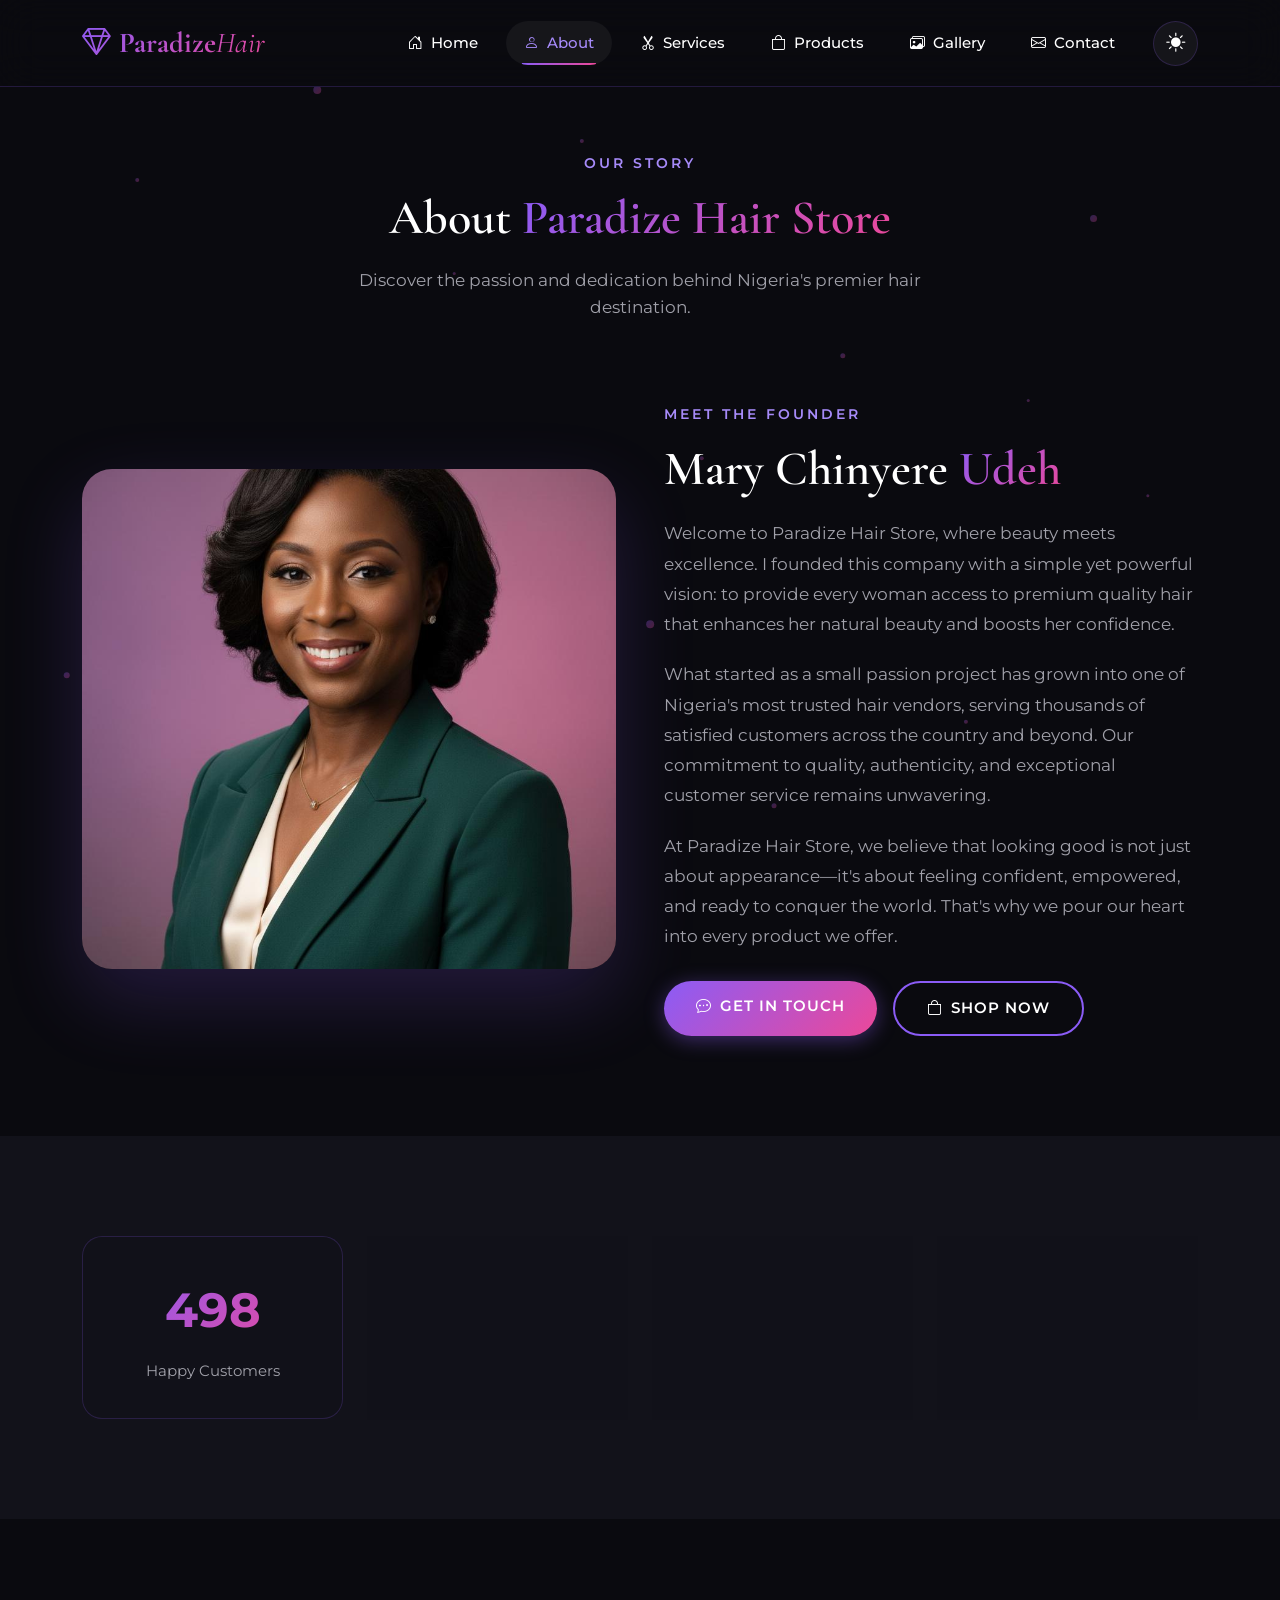
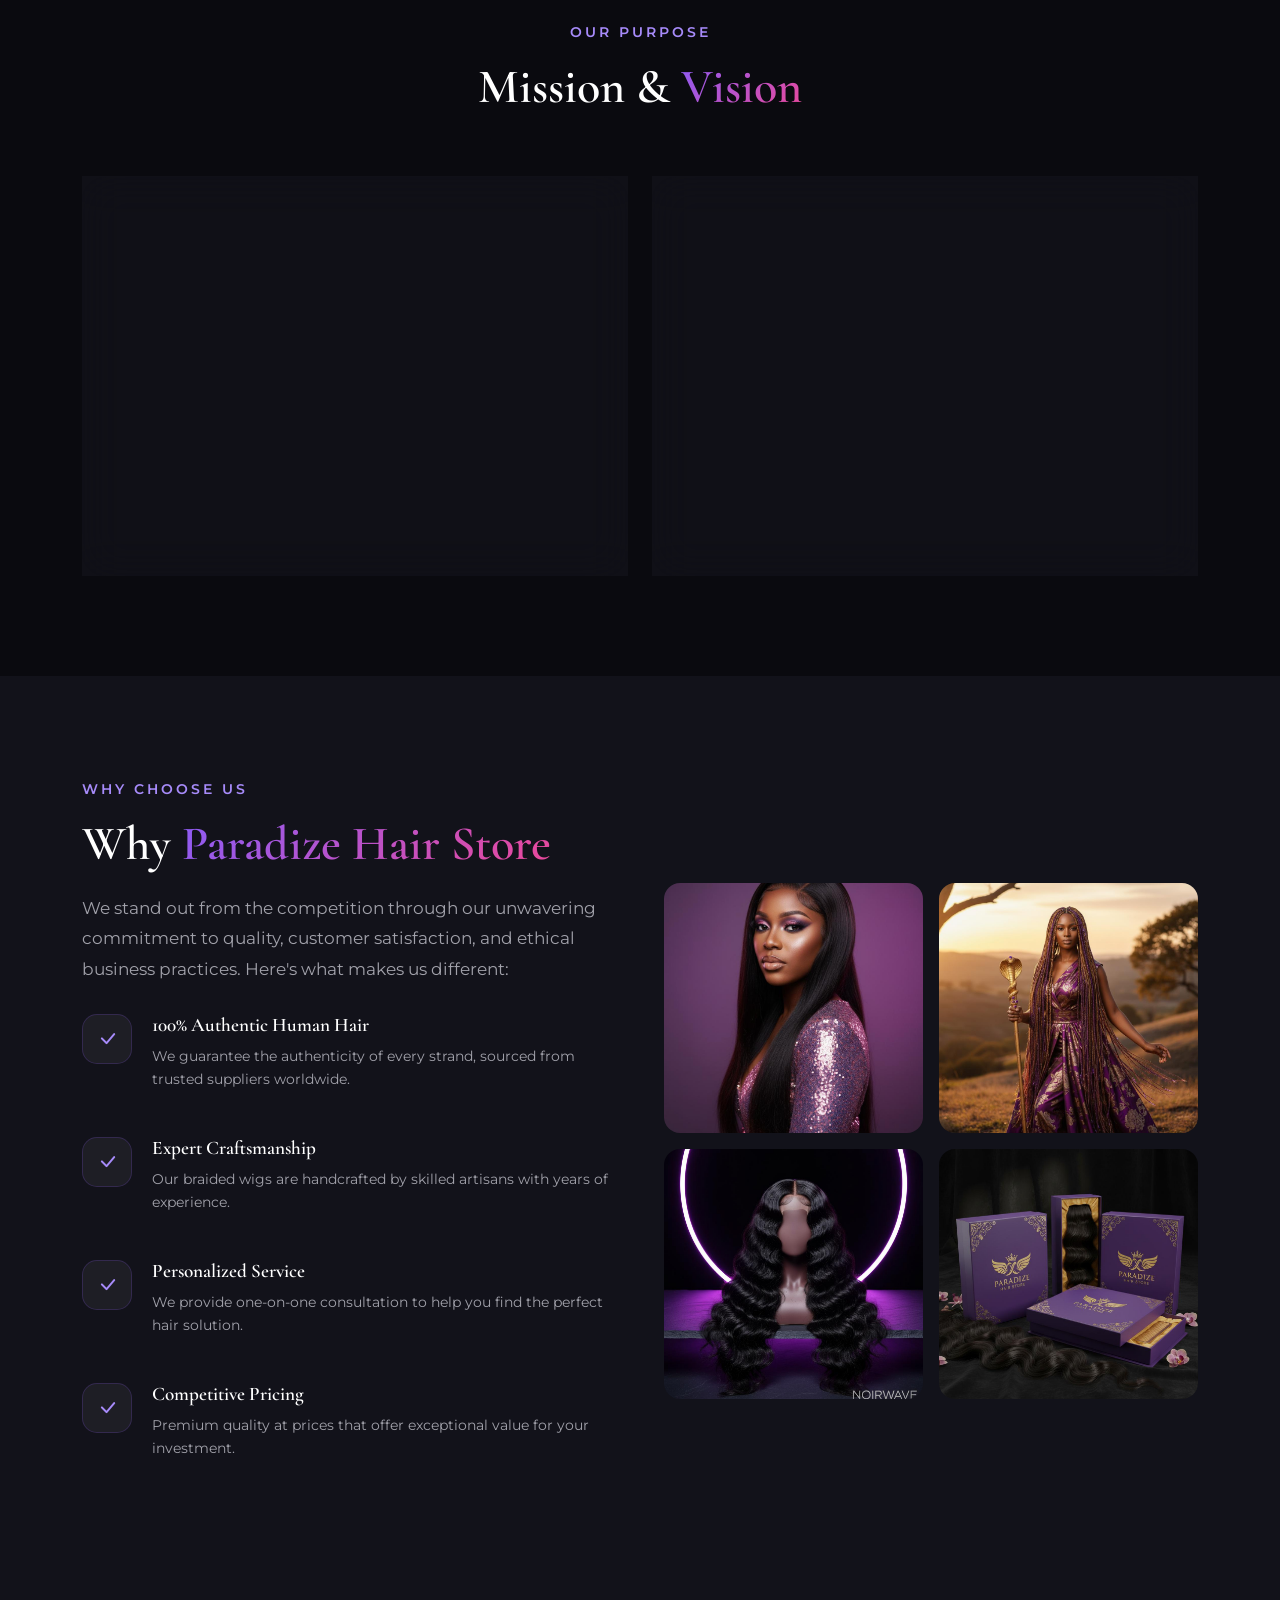
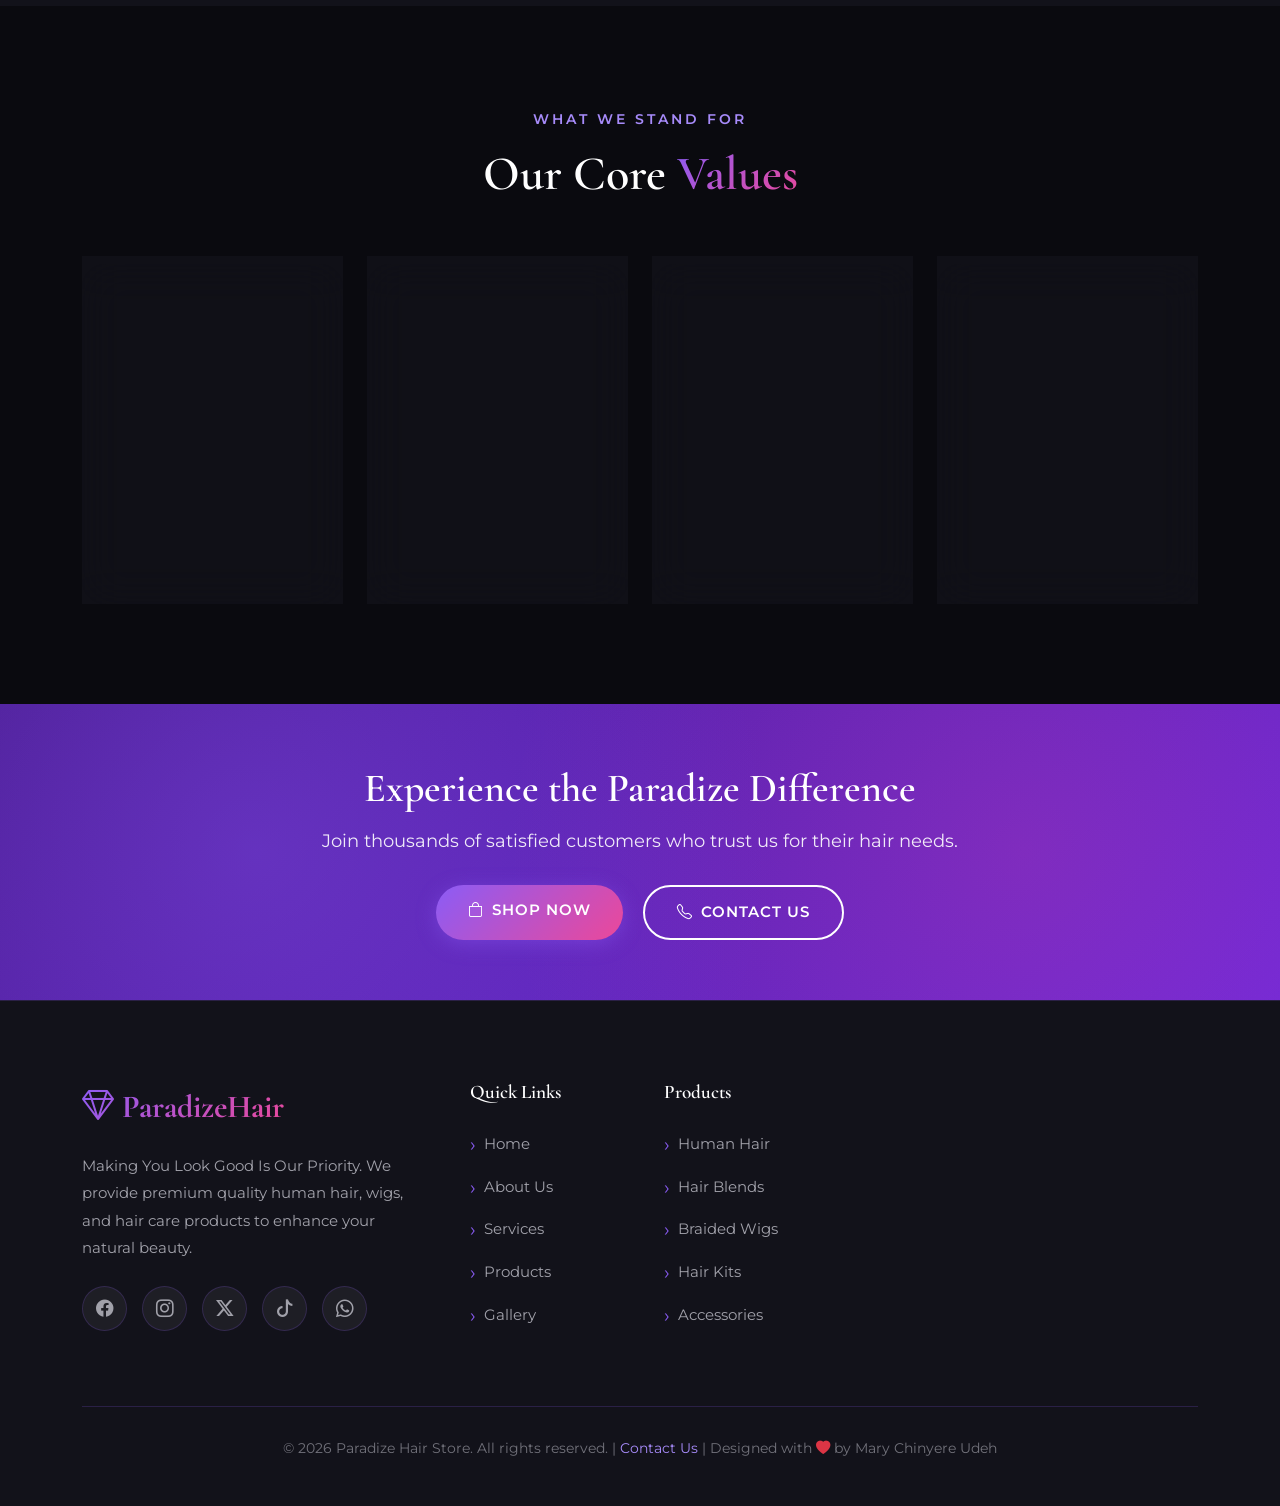
==== commit 75ac4649: "modified:   about.html         modified:   assets/css/style.css         modified:   assets/js/script" ====
--- a/about.html
+++ b/about.html
@@ -107,7 +107,7 @@
                     <p style="color: var(--text-secondary); font-size: 1.05rem; line-height: 1.8; margin-bottom: 30px;">
                         At Paradize Hair Store, we believe that looking good is not just about appearance—it's about feeling confident, empowered, and ready to conquer the world. That's why we pour our heart into every product we offer.
                     </p>
-                    <div class="d-flex gap-3">
+                    <div class="d-flex gap-3 about-hero-actions">
                         <a href="contact.html" class="btn btn-primary">
                             <i class="bi bi-chat-dots me-2"></i>Get in Touch
                         </a>
@@ -123,10 +123,10 @@
     <!-- Stats Section -->
     <section class="section" style="background: var(--bg-secondary);">
         <div class="container">
-            <div class="row g-4">
+            <div class="row g-4 about-stats-grid">
                 <div class="col-6 col-lg-3 reveal stagger-1">
                     <div class="stats-card">
-                        <div class="stats-number" data-count="5000">0</div>
+                        <div class="stats-number" data-count="500">0</div>
                         <div class="stats-label">Happy Customers</div>
                     </div>
                 </div>
@@ -343,6 +343,7 @@
                         <a href="#" class="social-link" aria-label="Facebook"><i class="bi bi-facebook"></i></a>
                         <a href="#" class="social-link" aria-label="Instagram"><i class="bi bi-instagram"></i></a>
                         <a href="#" class="social-link" aria-label="Twitter"><i class="bi bi-twitter-x"></i></a>
+                        <a href="#" class="social-link" aria-label="TikTok"><i class="bi bi-tiktok"></i></a>
                         <a href="https://wa.me/2348168532364" class="social-link" aria-label="WhatsApp"><i class="bi bi-whatsapp"></i></a>
                     </div>
                 </div>
@@ -369,21 +370,11 @@
                     </ul>
                 </div>
                 
-                <div class="col-lg-4 col-md-4">
-                    <h4 class="footer-title">Newsletter</h4>
-                    <p class="footer-text">Subscribe to get exclusive offers and hair care tips.</p>
-                    <form class="newsletter-form" id="newsletterForm">
-                        <input type="email" class="newsletter-input" placeholder="Enter your email" required>
-                        <button type="submit" class="newsletter-btn">
-                            <i class="bi bi-send"></i>
-                        </button>
-                    </form>
-                </div>
             </div>
             
             <div class="footer-bottom">
                 <p class="footer-copyright">
-                    &copy; 2024 Paradize Hair Store. All rights reserved. | 
+                    &copy; 2026 Paradize Hair Store. All rights reserved. | 
                     <a href="contact.html">Contact Us</a> | 
                     Designed with <i class="bi bi-heart-fill text-danger"></i> by Mary Chinyere Udeh
                 </p>
--- a/assets/css/style.css
+++ b/assets/css/style.css
@@ -80,6 +80,8 @@
 html {
   scroll-behavior: smooth;
   font-size: 16px;
+  width: 100%;
+  overflow-x: hidden;
 }
 
 body {
@@ -87,6 +89,7 @@
   background-color: var(--bg-primary);
   color: var(--text-primary);
   line-height: 1.6;
+  width: 100%;
   overflow-x: hidden;
   transition: background-color var(--transition-normal), color var(--transition-normal);
 }
@@ -1099,6 +1102,15 @@
   flex-wrap: wrap;
 }
 
+.products-cta-copy .cta-title,
+.products-cta-copy .cta-text {
+  color: white;
+}
+
+.products-cta-copy .cta-text {
+  opacity: 1;
+}
+
 /* ============================================
    ABOUT PAGE STYLES
    ============================================ */
@@ -1128,6 +1140,14 @@
   border-radius: 40px;
   z-index: -1;
   opacity: 0.3;
+}
+
+.about-hero-actions {
+  flex-wrap: wrap;
+}
+
+.about-stats-grid .stats-card {
+  height: 100%;
 }
 
 .stats-card {
@@ -1816,6 +1836,24 @@
   color: var(--purple);
 }
 
+.delivery-inquiry-btn {
+  display: inline-flex;
+  align-items: center;
+  justify-content: center;
+  gap: 8px;
+  padding: 8px 14px;
+  font-size: 1.85rem;
+  letter-spacing: 0.3px;
+  text-transform: none;
+  line-height: 1.2;
+  box-shadow: 0 3px 14px rgba(139, 92, 246, 0.25);
+}
+
+.delivery-inquiry-btn i {
+  font-size: 0.95rem;
+  margin-right: 0 !important;
+}
+
 /* ============================================
    FOOTER
    ============================================ */
@@ -1907,45 +1945,6 @@
   transform: translateY(-5px);
 }
 
-.newsletter-form {
-  display: flex;
-  gap: 10px;
-}
-
-.newsletter-input {
-  flex: 1;
-  background: var(--bg-glass);
-  border: 1px solid var(--border-color);
-  border-radius: 12px;
-  padding: 14px 20px;
-  font-family: var(--font-body);
-  font-size: 0.9rem;
-  color: var(--text-primary);
-  transition: all var(--transition-fast);
-}
-
-.newsletter-input:focus {
-  outline: none;
-  border-color: var(--purple);
-  box-shadow: 0 0 15px var(--shadow-color);
-}
-
-.newsletter-btn {
-  background: var(--gradient-primary);
-  border: none;
-  border-radius: 12px;
-  padding: 14px 25px;
-  color: white;
-  font-size: 1.1rem;
-  cursor: pointer;
-  transition: all var(--transition-fast);
-}
-
-.newsletter-btn:hover {
-  transform: scale(1.05);
-  box-shadow: 0 5px 20px var(--shadow-color);
-}
-
 .footer-bottom {
   border-top: 1px solid var(--border-color);
   margin-top: 60px;
@@ -2045,6 +2044,10 @@
   .hero-buttons {
     justify-content: center;
   }
+
+  .review-card {
+    margin: 0;
+  }
   
   .filter-tabs,
   .gallery-filter {
@@ -2061,10 +2064,6 @@
     display: none;
   }
   
-  .newsletter-form {
-    flex-direction: column;
-  }
-  
   .footer-social {
     justify-content: center;
   }
@@ -2075,22 +2074,163 @@
 }
 
 @media (max-width: 575.98px) {
+  .navbar {
+    padding: 12px 0;
+  }
+
+  .navbar .container {
+    padding-left: 14px;
+    padding-right: 14px;
+  }
+
+  .navbar-brand {
+    font-size: 1.35rem;
+    line-height: 1.1;
+    max-width: calc(100% - 68px);
+  }
+
+  .navbar-toggler {
+    padding: 8px;
+  }
+
+  .navbar-collapse {
+    padding: 16px;
+  }
+
+  .nav-link {
+    padding: 10px 14px !important;
+  }
+
   .btn {
     padding: 12px 25px;
     font-size: 0.85rem;
   }
+
+  .hero-subtitle,
+  .section-subtitle {
+    letter-spacing: 2px;
+  }
+
+  .hero-buttons,
+  .cta-buttons {
+    gap: 12px;
+  }
+
+  .hero-buttons .btn,
+  .cta-buttons .btn {
+    width: 100%;
+    justify-content: center;
+  }
+
+  .product-grid {
+    grid-template-columns: minmax(0, 1fr);
+    gap: 20px;
+  }
+
+  .filter-tabs,
+  .gallery-filter {
+    flex-direction: column;
+    align-items: stretch;
+  }
+
+  .filter-btn,
+  .gallery-filter-btn {
+    width: 100%;
+    max-width: 100%;
+  }
   
   .card-body {
     padding: 20px;
   }
   
   .review-card {
-    padding: 25px;
-    margin: 10px;
+    padding: 22px 18px;
+  }
+
+  .review-author {
+    flex-direction: column;
+    text-align: center;
+  }
+
+  .review-text {
+    font-size: 1rem;
   }
   
   .contact-form-container {
     padding: 25px;
+  }
+
+  .contact-card,
+  .feature-card,
+  .service-card,
+  .mission-card,
+  .stats-card {
+    padding-left: 22px;
+    padding-right: 22px;
+  }
+
+  .value-item {
+    gap: 14px;
+  }
+
+  .value-icon {
+    width: 44px;
+    height: 44px;
+    min-width: 44px;
+    font-size: 1.1rem;
+  }
+
+  .contact-link {
+    flex-wrap: wrap;
+    justify-content: center;
+    text-align: center;
+  }
+
+  .contact-link span,
+  .footer-copyright {
+    overflow-wrap: anywhere;
+  }
+
+  .footer-brand {
+    font-size: 1.7rem;
+  }
+
+  .footer-social {
+    flex-wrap: wrap;
+    gap: 12px;
+  }
+
+  .delivery-inquiry-btn {
+    gap: 6px;
+    padding: 7px 12px;
+    font-size: .85rem;
+  }
+
+  .delivery-inquiry-btn i {
+    font-size: 0.85rem;
+  }
+
+  .about-hero-actions {
+    gap: 10px !important;
+  }
+
+  .about-hero-actions .btn {
+    padding: 10px 18px;
+    font-size: 0.8rem;
+  }
+
+  .about-stats-grid .stats-card {
+    padding: 22px 16px;
+    border-radius: 16px;
+  }
+
+  .about-stats-grid .stats-number {
+    font-size: 2.1rem;
+    margin-bottom: 6px;
+  }
+
+  .about-stats-grid .stats-label {
+    font-size: 0.82rem;
   }
   
   .section-title {
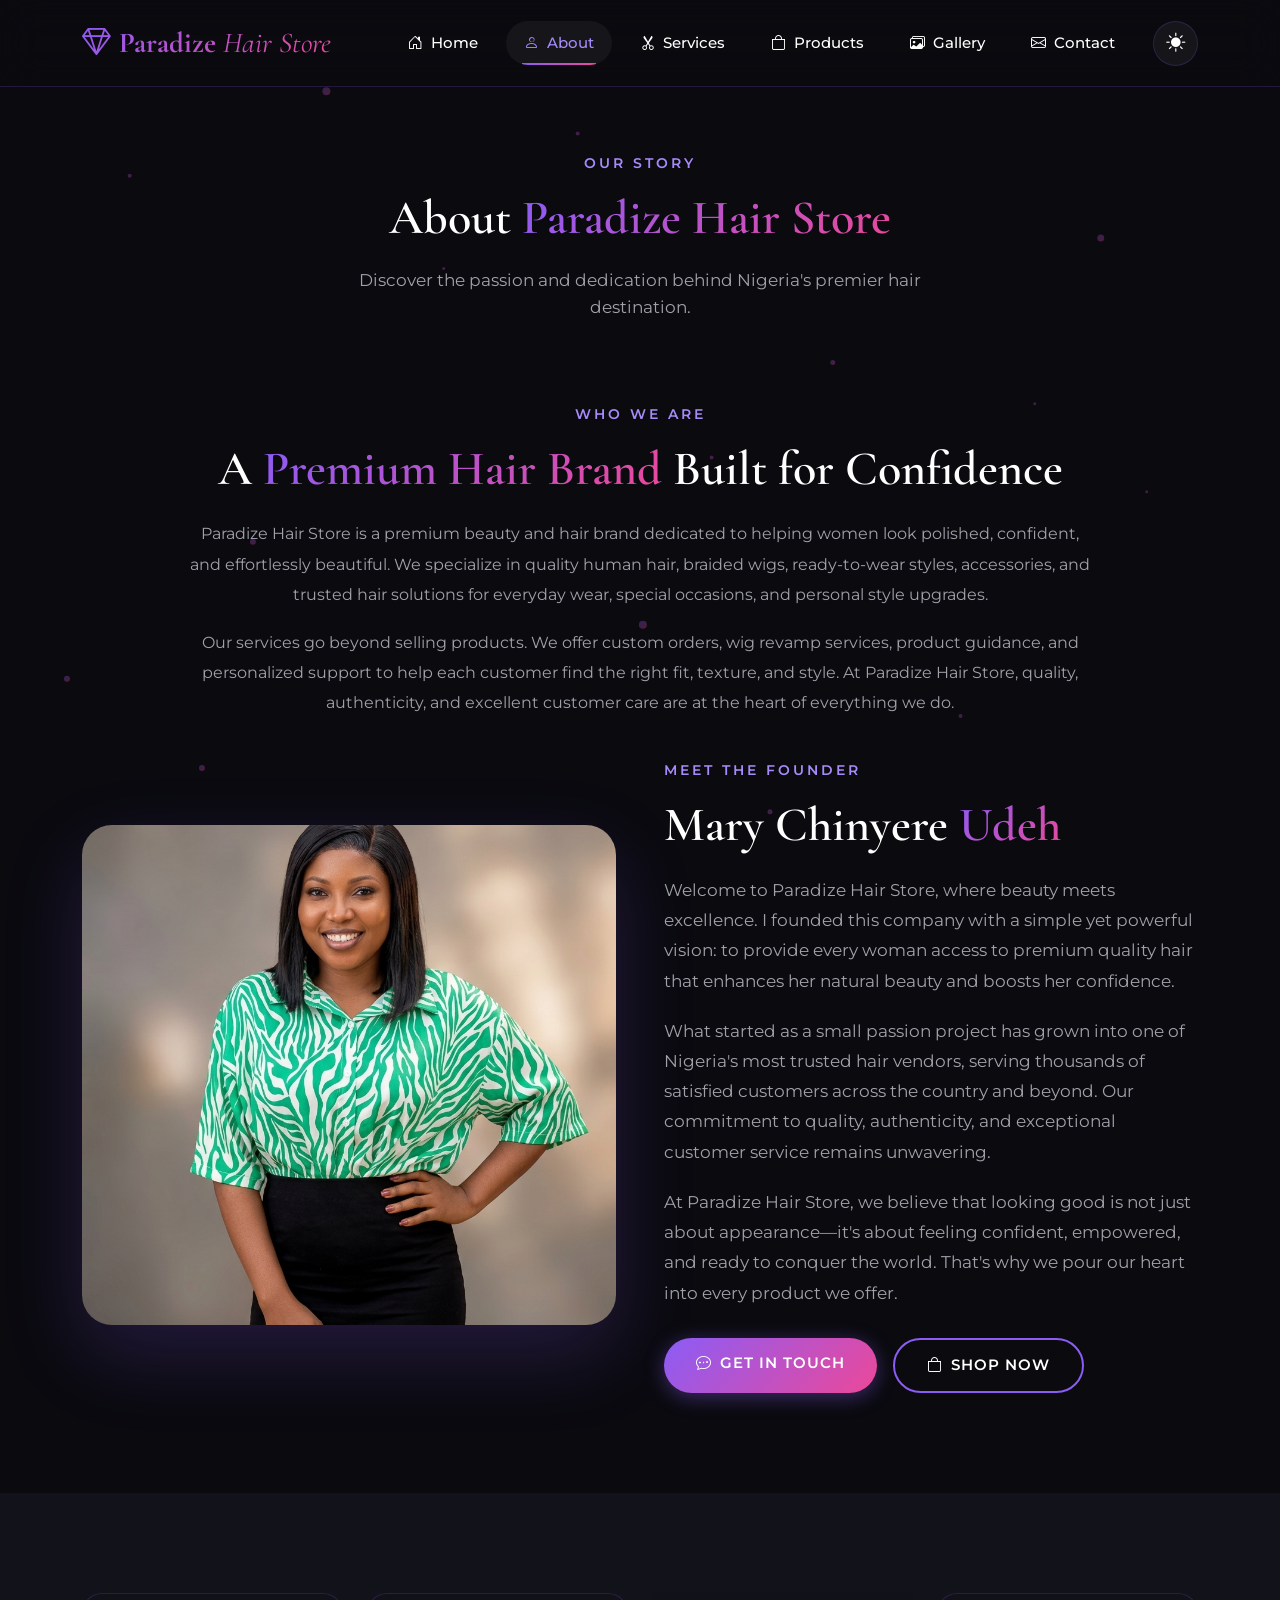
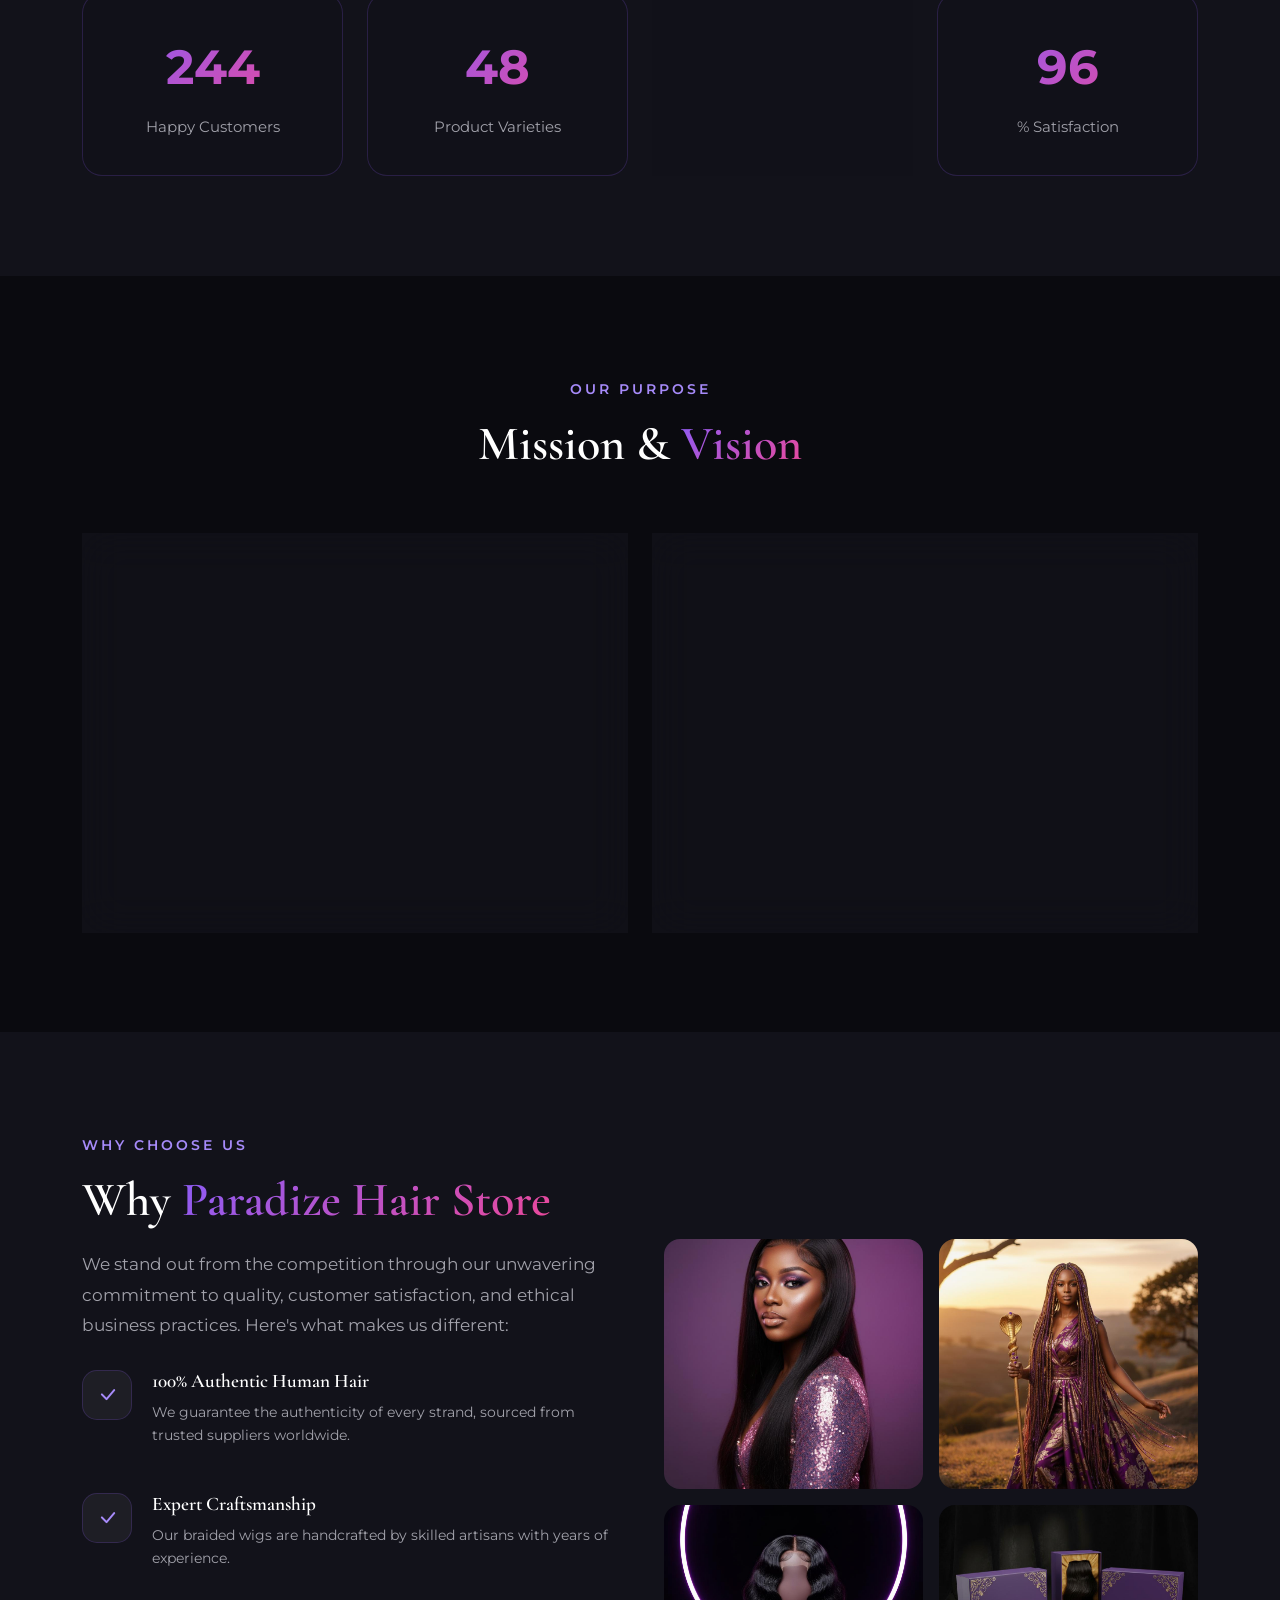
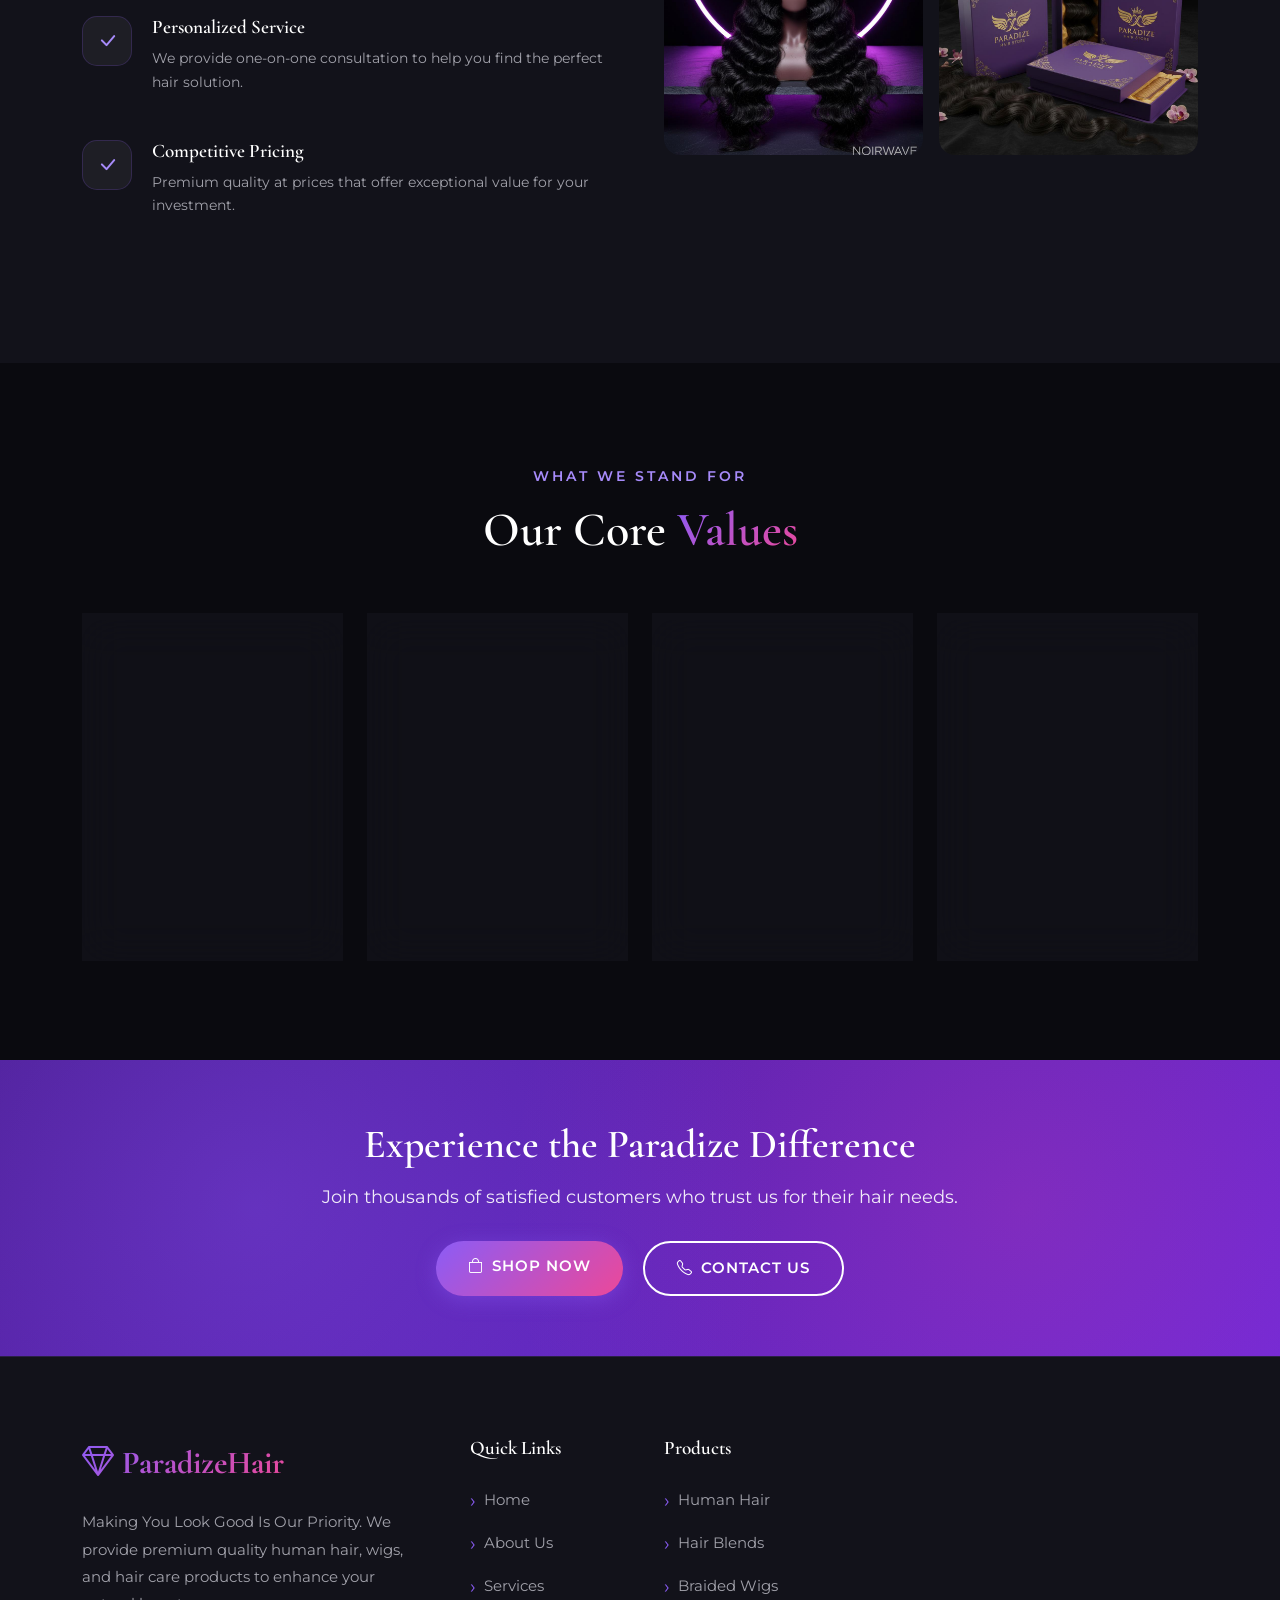
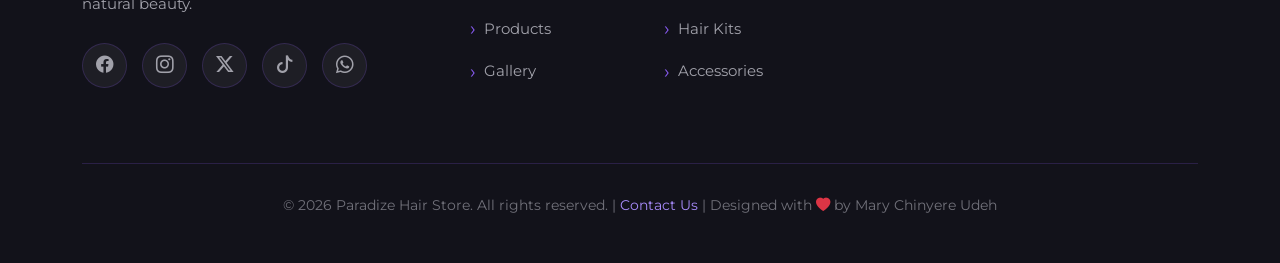
==== commit 4e3e94eb: "modified:   README.md         modified:   about.html         modified:   assets/css/style.css       " ====
--- a/about.html
+++ b/about.html
@@ -5,6 +5,7 @@
     <meta name="viewport" content="width=device-width, initial-scale=1.0">
     <title>About Us | Paradize Hair Store</title>
     <meta name="description" content="Learn about Paradize Hair Store, our story, mission, and commitment to providing premium quality hair products.">
+    <link rel="icon" type="image/svg+xml" href="assets/img/favicon.svg">
     
     <!-- Bootstrap 5 CSS -->
     <link href="https://cdn.jsdelivr.net/npm/bootstrap@5.3.2/dist/css/bootstrap.min.css" rel="stylesheet">
@@ -37,7 +38,7 @@
     <nav class="navbar navbar-expand-lg fixed-top">
         <div class="container">
             <a class="navbar-brand" href="index.html">
-                <i class="bi bi-gem me-2"></i>Paradize<span>Hair</span>
+                <i class="bi bi-gem me-2"></i>Paradize<span> Hair Store</span>
             </a>
             <button class="navbar-toggler" type="button" data-bs-toggle="collapse" data-bs-target="#navbarNav">
                 <span class="navbar-toggler-icon"></span>
@@ -85,13 +86,31 @@
         </div>
     </section>
 
+    <!-- Brand Introduction Section -->
+    <section class="section" style="padding-top: 0; padding-bottom: 40px;">
+        <div class="container">
+            <div class="row justify-content-center">
+                <div class="col-lg-10 text-center reveal">
+                    <span class="section-subtitle">Who We Are</span>
+                    <h2 class="section-title">A <span class="gradient-text">Premium Hair Brand</span> Built for Confidence</h2>
+                    <p class="about-intro-text">
+                        Paradize Hair Store is a premium beauty and hair brand dedicated to helping women look polished, confident, and effortlessly beautiful. We specialize in quality human hair, braided wigs, ready-to-wear styles, accessories, and trusted hair solutions for everyday wear, special occasions, and personal style upgrades.
+                    </p>
+                    <p class="about-intro-text">
+                        Our services go beyond selling products. We offer custom orders, wig revamp services, product guidance, and personalized support to help each customer find the right fit, texture, and style. At Paradize Hair Store, quality, authenticity, and excellent customer care are at the heart of everything we do.
+                    </p>
+                </div>
+            </div>
+        </div>
+    </section>
+
     <!-- Brand Story Section -->
     <section class="section" style="padding-top: 0;">
         <div class="container">
             <div class="row align-items-center g-5">
                 <div class="col-lg-6 reveal-left">
                     <div class="about-image">
-                        <img src="assets/img/about-owner.jpg" alt="Mary Chinyere Udeh - Founder">
+                        <img src="assets/img/Founder Image.png" alt="Mary Chinyere Udeh - Founder">
                         <div class="about-image-frame"></div>
                     </div>
                 </div>
@@ -126,7 +145,7 @@
             <div class="row g-4 about-stats-grid">
                 <div class="col-6 col-lg-3 reveal stagger-1">
                     <div class="stats-card">
-                        <div class="stats-number" data-count="500">0</div>
+                        <div class="stats-number" data-count="250">0</div>
                         <div class="stats-label">Happy Customers</div>
                     </div>
                 </div>
@@ -138,7 +157,7 @@
                 </div>
                 <div class="col-6 col-lg-3 reveal stagger-3">
                     <div class="stats-card">
-                        <div class="stats-number" data-count="8">0</div>
+                        <div class="stats-number" data-count="6">0</div>
                         <div class="stats-label">Years Experience</div>
                     </div>
                 </div>
--- a/assets/css/style.css
+++ b/assets/css/style.css
@@ -824,8 +824,27 @@
   transition: transform var(--transition-slow);
 }
 
+.product-image-slider {
+  background: var(--bg-secondary);
+}
+
+.product-image-slide {
+  position: absolute;
+  inset: 0;
+  opacity: 0;
+  transition: opacity 0.7s ease, transform 0.7s ease;
+}
+
+.product-image-slide.active {
+  opacity: 1;
+}
+
 .card-3d:hover .card-image img {
   transform: scale(1.1);
+}
+
+.card-3d:hover .product-image-slide.active {
+  transform: scale(1.08);
 }
 
 .card-overlay {
@@ -1144,6 +1163,18 @@
 
 .about-hero-actions {
   flex-wrap: wrap;
+}
+
+.about-intro-text {
+  max-width: 900px;
+  margin: 0 auto 18px;
+  color: var(--text-secondary);
+  font-size: 1.02rem;
+  line-height: 1.85;
+}
+
+.about-intro-text:last-child {
+  margin-bottom: 0;
 }
 
 .about-stats-grid .stats-card {
@@ -1395,6 +1426,10 @@
 }
 
 /* Modal Styling */
+.product-modal-dialog {
+  max-width: 640px;
+}
+
 .modal-content {
   background: var(--bg-card);
   backdrop-filter: blur(20px);
@@ -1403,22 +1438,27 @@
   overflow: hidden;
 }
 
+.product-modal-content {
+  max-height: min(82vh, 680px);
+}
+
 .modal-header {
   border-bottom: 1px solid var(--border-color);
-  padding: 25px;
+  padding: 14px 18px;
 }
 
 .modal-title {
-  font-size: 1.5rem;
+  font-size: 1.15rem;
 }
 
 .modal-body {
-  padding: 25px;
+  padding: 14px 18px 16px;
+  overflow-y: auto;
 }
 
 .modal-footer {
   border-top: 1px solid var(--border-color);
-  padding: 20px 25px;
+  padding: 12px 18px;
 }
 
 .btn-close {
@@ -1437,23 +1477,23 @@
 .product-detail-image {
   border-radius: 16px;
   overflow: hidden;
-  margin-bottom: 25px;
+  margin-bottom: 12px;
 }
 
 .product-detail-image img {
   width: 100%;
-  height: 300px;
+  height: 200px;
   object-fit: cover;
 }
 
 .product-detail-info h4 {
-  font-size: 1.3rem;
-  margin-bottom: 15px;
+  font-size: 1.05rem;
+  margin-bottom: 10px;
 }
 
 .product-detail-info p {
   color: var(--text-secondary);
-  margin-bottom: 20px;
+  margin-bottom: 10px;
 }
 
 .product-features {
@@ -1464,14 +1504,211 @@
 .product-features li {
   display: flex;
   align-items: center;
-  gap: 10px;
-  margin-bottom: 10px;
+  gap: 8px;
+  margin-bottom: 8px;
   color: var(--text-secondary);
-  font-size: 0.9rem;
+  font-size: 0.85rem;
 }
 
 .product-features li i {
   color: var(--purple-light);
+}
+
+.product-price-guide {
+  margin-bottom: 8px;
+}
+
+.modal-price-breakdown li {
+  align-items: flex-start;
+  gap: 6px;
+  font-size: 0.88rem;
+}
+
+.modal-price-breakdown li i {
+  font-size: 1rem;
+  line-height: 1;
+  margin-top: -1px;
+}
+
+.product-detail-info p#modalProductPrice {
+  font-size: 1.45rem !important;
+  margin-bottom: 10px !important;
+}
+
+.product-modal-content h5 {
+  margin-top: 18px !important;
+  margin-bottom: 10px !important;
+  font-size: 1rem;
+}
+
+.product-modal-content .btn {
+  padding: 0.7rem 1rem;
+  font-size: 0.85rem;
+}
+
+@media (max-width: 768px) {
+  .product-modal-dialog {
+    max-width: calc(100vw - 20px);
+    margin: 10px auto;
+  }
+
+  .modal-header {
+    padding: 12px 14px 10px;
+  }
+
+  .modal-body {
+    padding: 12px 14px 14px;
+  }
+
+  .modal-footer {
+    padding: 10px 14px 14px;
+  }
+
+  .modal-title {
+    font-size: 1.05rem;
+  }
+
+  .product-detail-image img {
+    height: 165px;
+  }
+
+  .product-detail-info h4 {
+    font-size: 1rem;
+  }
+
+  .modal-price-breakdown li,
+  .product-features li {
+    font-size: 0.82rem;
+  }
+
+  .product-detail-info p#modalProductPrice {
+    font-size: 1.25rem !important;
+  }
+
+  .product-modal-content .btn {
+    padding: 0.65rem 0.9rem;
+    font-size: 0.8rem;
+  }
+}
+
+@media (max-width: 425px) {
+  .product-modal-dialog {
+    max-width: min(340px, calc(100vw - 28px));
+    margin: 14px auto;
+  }
+
+  .product-modal-content {
+    max-height: min(74vh, 560px);
+    border-radius: 16px;
+  }
+
+  .modal-header,
+  .modal-body,
+  .modal-footer {
+    padding-left: 12px;
+    padding-right: 12px;
+  }
+
+  .modal-header {
+    padding-top: 10px;
+    padding-bottom: 8px;
+  }
+
+  .modal-body {
+    padding-top: 10px;
+    padding-bottom: 12px;
+  }
+
+  .modal-footer {
+    display: none;
+  }
+
+  .modal-body .row {
+    --bs-gutter-y: 0.8rem;
+  }
+
+  .product-detail-image img {
+    height: 120px;
+  }
+
+  .product-detail-info p#modalProductPrice {
+    font-size: 1.1rem !important;
+    margin-bottom: 8px !important;
+  }
+
+  .product-modal-content h5 {
+    font-size: 0.95rem;
+  }
+
+  .product-modal-content .btn {
+    padding: 0.55rem 0.8rem;
+    font-size: 0.74rem;
+  }
+}
+
+@media (max-width: 375px) {
+  .product-modal-dialog {
+    max-width: min(308px, calc(100vw - 24px));
+    margin: 12px auto;
+  }
+
+  .product-modal-content {
+    max-height: min(72vh, 520px);
+  }
+
+  .modal-header,
+  .modal-body {
+    padding-left: 10px;
+    padding-right: 10px;
+  }
+
+  .product-detail-image img {
+    height: 105px;
+  }
+
+  .product-detail-info p#modalProductPrice {
+    font-size: 1rem !important;
+  }
+
+  .product-modal-content h5,
+  .product-features li,
+  .modal-price-breakdown li,
+  .product-detail-info p {
+    font-size: 0.76rem;
+  }
+
+  .product-modal-content .btn {
+    padding: 0.5rem 0.72rem;
+    font-size: 0.72rem;
+  }
+}
+
+@media (max-width: 320px) {
+  .product-modal-dialog {
+    max-width: min(286px, calc(100vw - 20px));
+    margin: 10px auto;
+  }
+
+  .product-modal-content {
+    max-height: min(70vh, 480px);
+  }
+
+  .modal-title,
+  .product-detail-info h4 {
+    font-size: 0.92rem;
+  }
+
+  .product-detail-image img {
+    height: 96px;
+  }
+
+  .product-detail-info p#modalProductPrice {
+    font-size: 0.94rem !important;
+  }
+
+  .product-modal-content .btn {
+    font-size: 0.7rem;
+  }
 }
 
 /* ============================================
@@ -1842,7 +2079,7 @@
   justify-content: center;
   gap: 8px;
   padding: 8px 14px;
-  font-size: 1.85rem;
+  font-size: 1.2rem;
   letter-spacing: 0.3px;
   text-transform: none;
   line-height: 1.2;
@@ -2219,6 +2456,11 @@
     font-size: 0.8rem;
   }
 
+  .about-intro-text {
+    font-size: 0.95rem;
+    line-height: 1.75;
+  }
+
   .about-stats-grid .stats-card {
     padding: 22px 16px;
     border-radius: 16px;
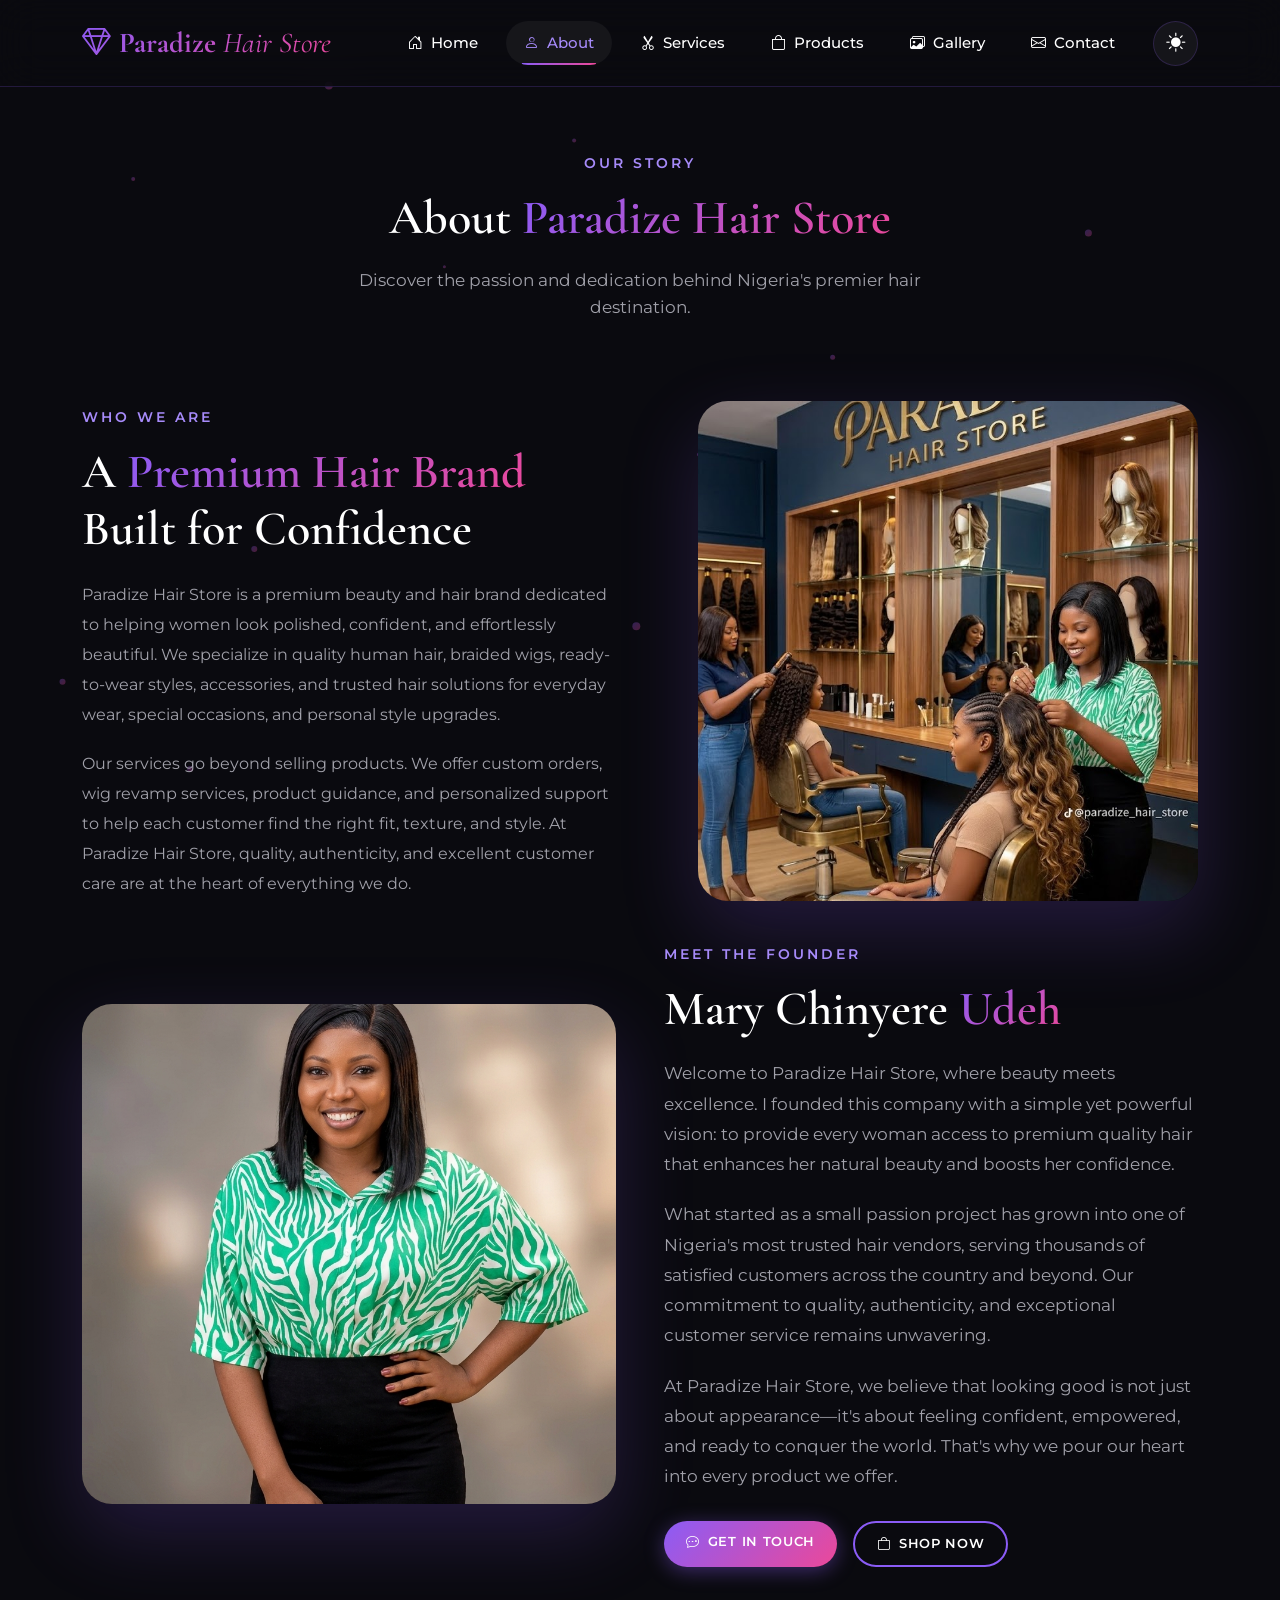
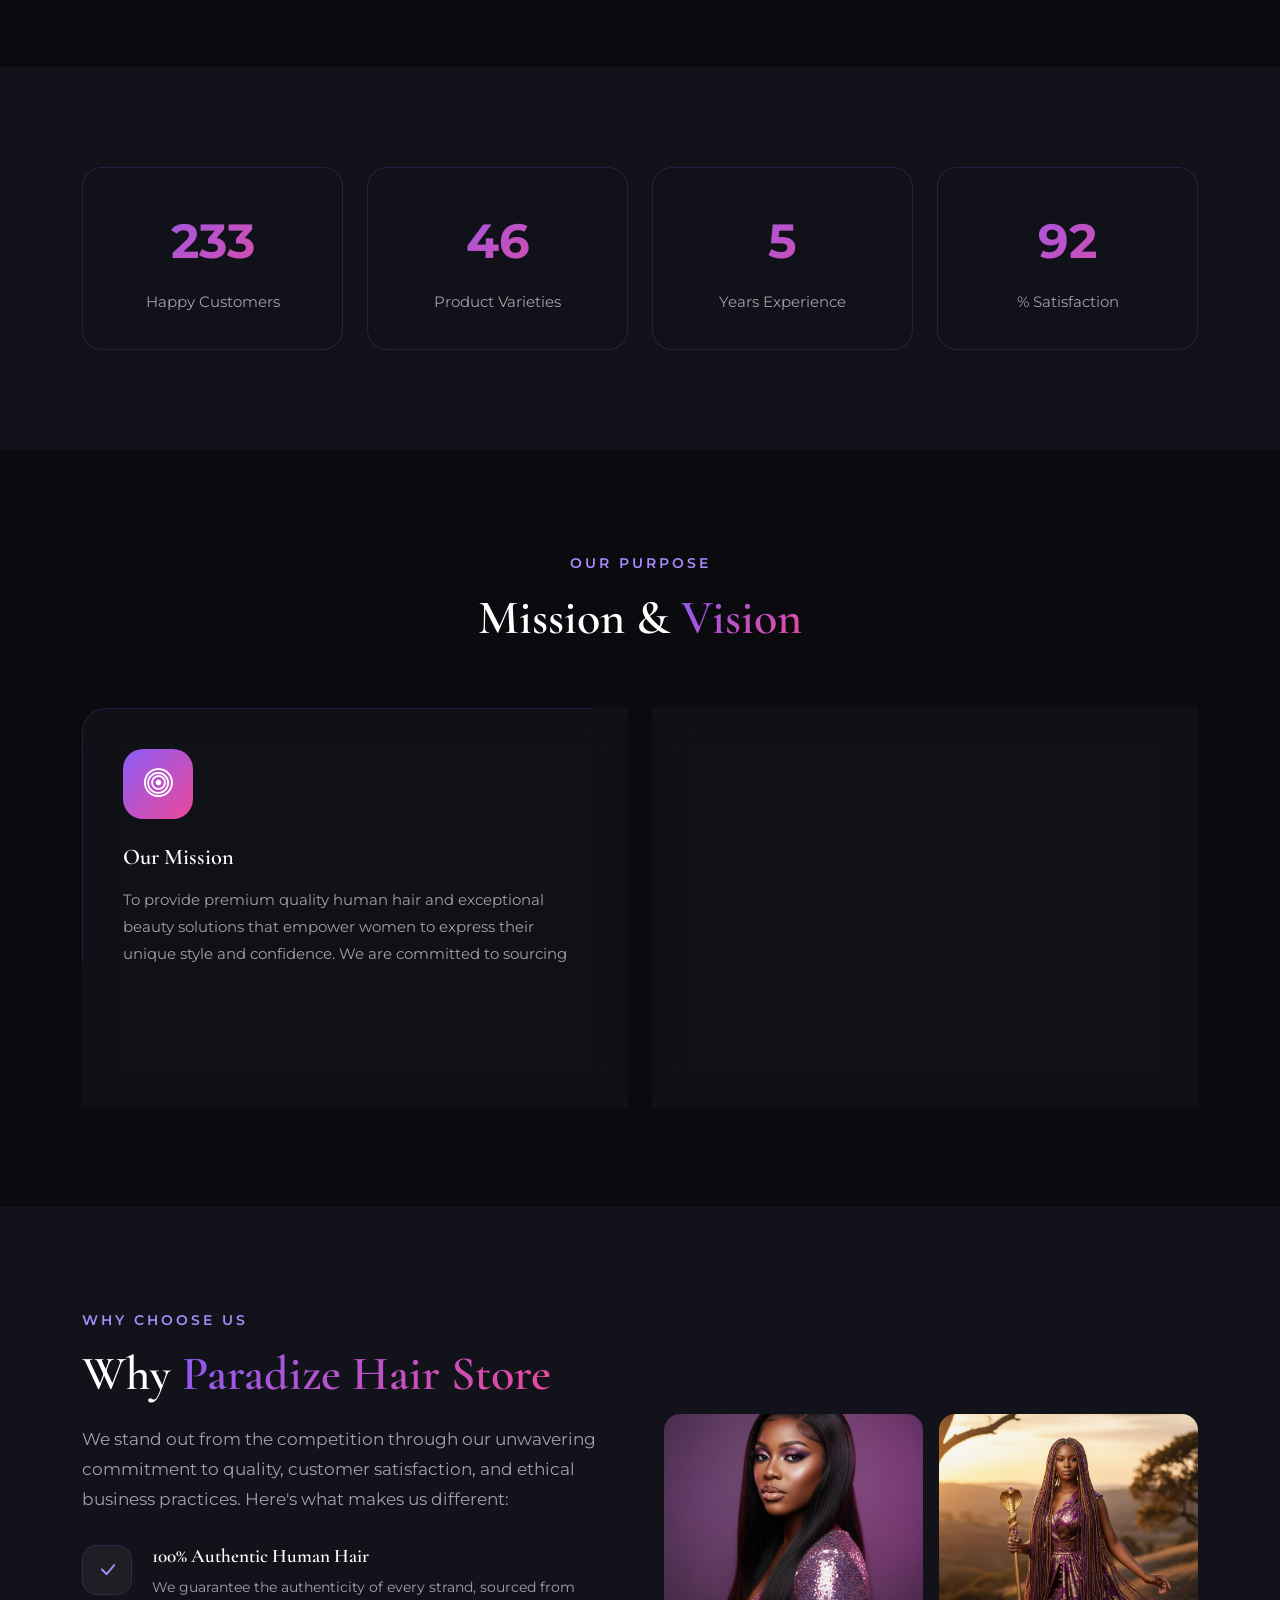
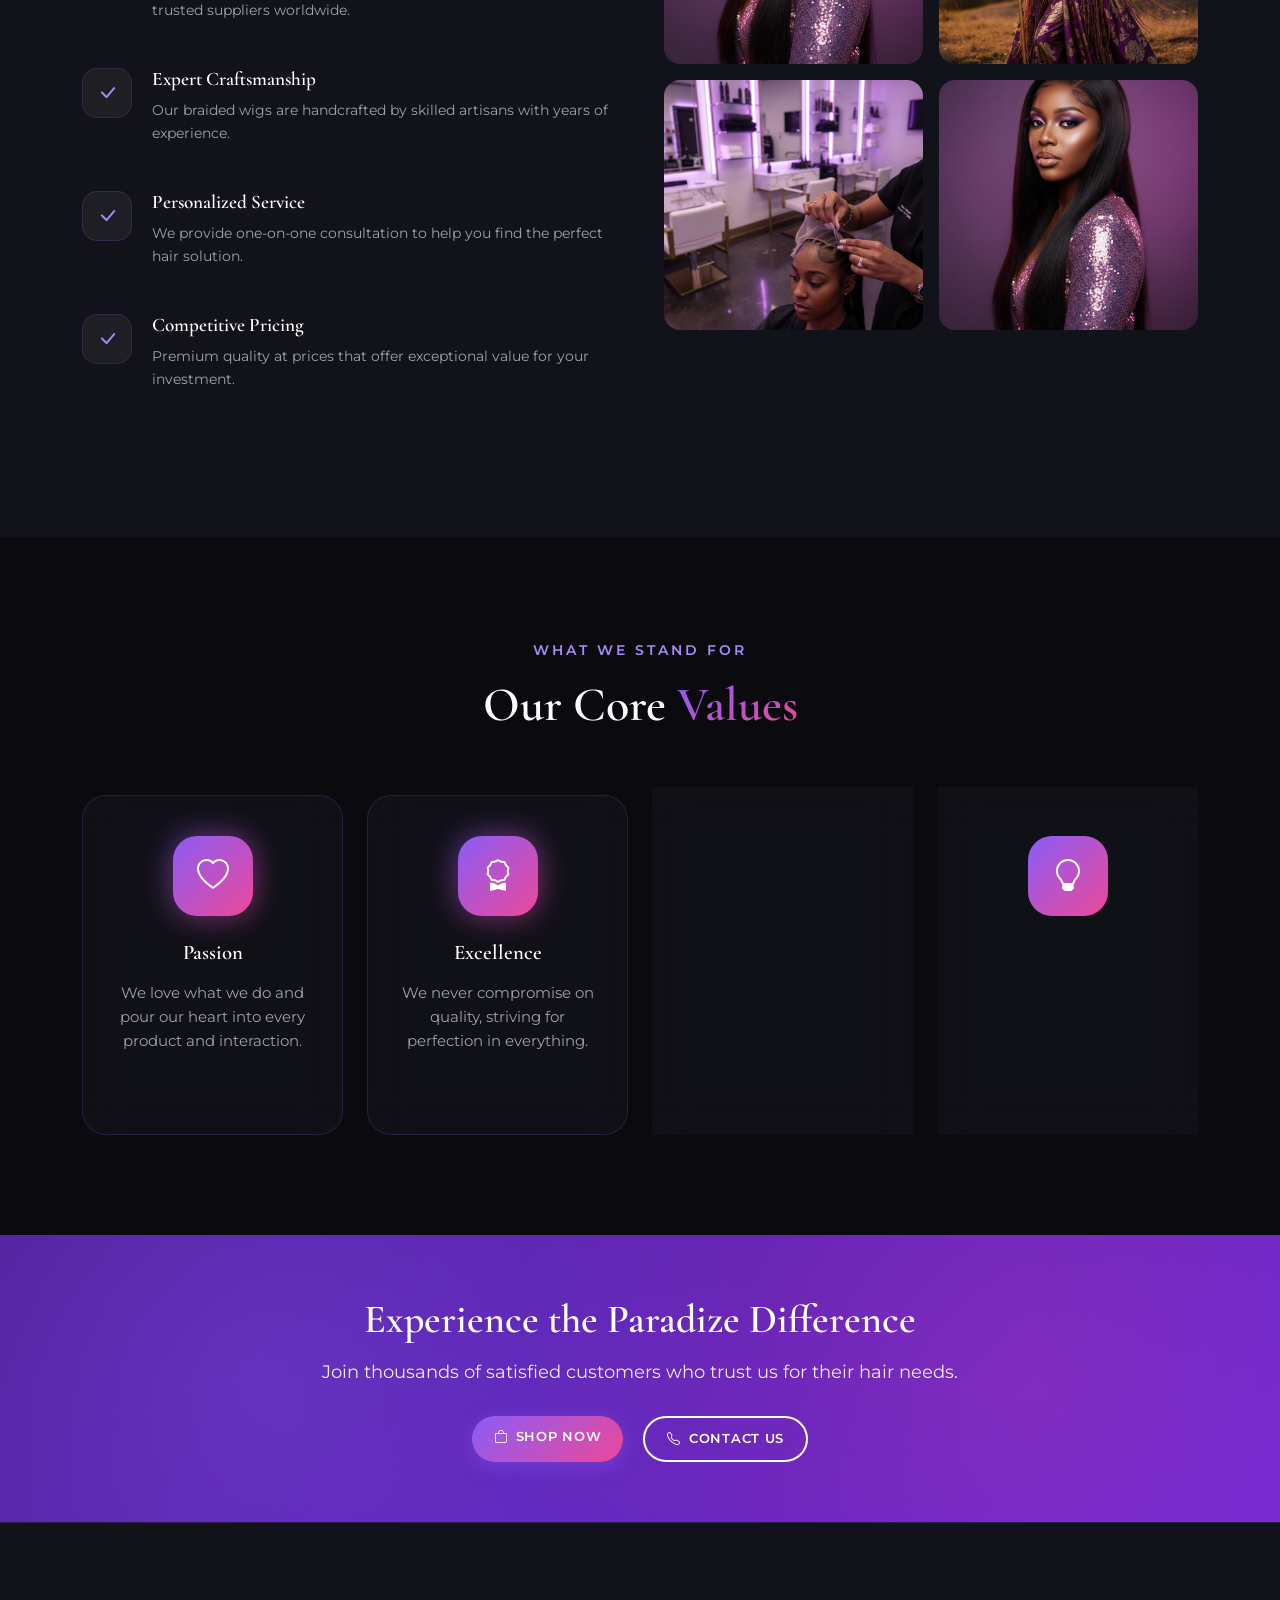
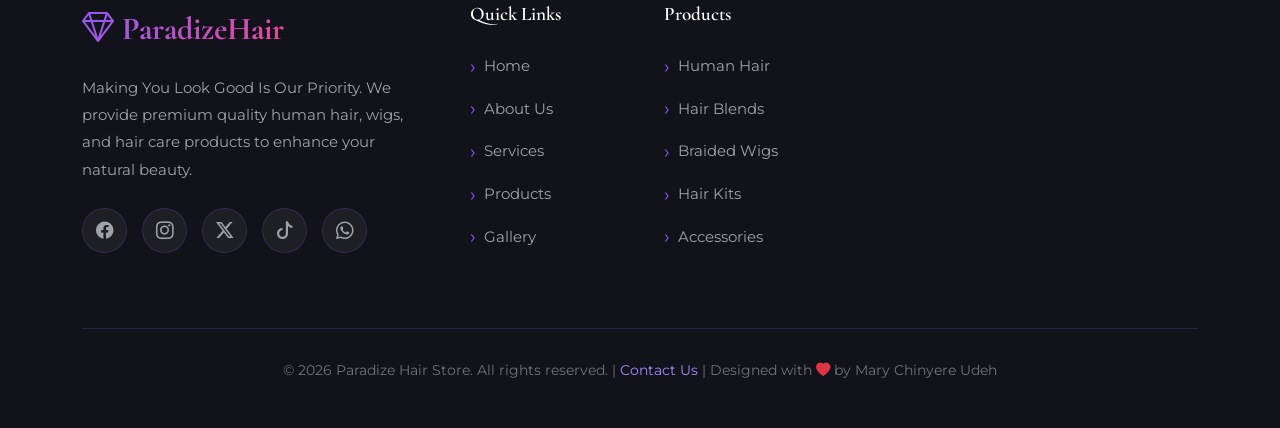
==== commit 1ace5ca7: "modified: about.html, services.html, assets/css/style.css, assets/img/gallery-3.jpg, assets/img/gall" ====
--- a/about.html
+++ b/about.html
@@ -14,7 +14,7 @@
     <!-- Custom CSS -->
     <link rel="stylesheet" href="assets/css/style.css">
 </head>
-<body>
+<body class="about-page">
     <!-- Particles Background -->
     <div class="particles-container">
         <div class="particle"></div>
@@ -89,8 +89,8 @@
     <!-- Brand Introduction Section -->
     <section class="section" style="padding-top: 0; padding-bottom: 40px;">
         <div class="container">
-            <div class="row justify-content-center">
-                <div class="col-lg-10 text-center reveal">
+            <div class="row align-items-center g-5">
+                <div class="col-lg-6 reveal-left about-intro-copy text-center text-lg-start">
                     <span class="section-subtitle">Who We Are</span>
                     <h2 class="section-title">A <span class="gradient-text">Premium Hair Brand</span> Built for Confidence</h2>
                     <p class="about-intro-text">
@@ -99,6 +99,12 @@
                     <p class="about-intro-text">
                         Our services go beyond selling products. We offer custom orders, wig revamp services, product guidance, and personalized support to help each customer find the right fit, texture, and style. At Paradize Hair Store, quality, authenticity, and excellent customer care are at the heart of everything we do.
                     </p>
+                </div>
+                <div class="col-lg-6 reveal-right">
+                    <div class="about-image about-intro-image">
+                        <img src="assets/img/about.jpg" alt="Inside Paradize Hair Store">
+                        <div class="about-image-frame"></div>
+                    </div>
                 </div>
             </div>
         </div>
@@ -262,16 +268,16 @@
                 <div class="col-lg-6 reveal-right">
                     <div class="row g-3">
                         <div class="col-6">
-                            <img src="assets/img/gallery-4.jpg" alt="Happy Customer" class="img-fluid rounded-4" style="height: 250px; object-fit: cover; width: 100%;">
+                            <img src="assets/img/gallery-3.jpg" alt="Happy Customer" class="img-fluid rounded-4" style="height: 250px; object-fit: cover; width: 100%;">
                         </div>
                         <div class="col-6">
                             <img src="assets/img/gallery-2.jpg" alt="Braided Wig" class="img-fluid rounded-4" style="height: 250px; object-fit: cover; width: 100%;">
                         </div>
                         <div class="col-6">
-                            <img src="assets/img/product-6.jpg" alt="Deep Wave Wig" class="img-fluid rounded-4" style="height: 250px; object-fit: cover; width: 100%;">
+                            <img src="assets/img/gallery-1.jpg" alt="Deep Wave Wig" class="img-fluid rounded-4" style="height: 250px; object-fit: cover; width: 100%;">
                         </div>
                         <div class="col-6">
-                            <img src="assets/img/gallery-3.jpg" alt="Packaging" class="img-fluid rounded-4" style="height: 250px; object-fit: cover; width: 100%;">
+                            <img src="assets/img/gallery-4.jpg" alt="Straight Human Hair" class="img-fluid rounded-4" style="height: 250px; object-fit: cover; width: 100%;">
                         </div>
                     </div>
                 </div>
--- a/assets/css/style.css
+++ b/assets/css/style.css
@@ -658,6 +658,7 @@
 
 .hero-image {
   position: relative;
+  height: 500px;
   border-radius: 30px;
   overflow: hidden;
   box-shadow: 
@@ -671,10 +672,24 @@
   transform: perspective(var(--perspective)) rotateY(-5deg) rotateX(5deg);
 }
 
-.hero-image img {
+.hero-image img,
+.hero-image-slide {
+  position: absolute;
+  inset: 0;
   width: 100%;
-  height: 500px;
+  height: 100%;
   object-fit: cover;
+}
+
+.hero-image-slide {
+  opacity: 0;
+  transition: opacity 0.9s ease, transform 0.9s ease;
+  transform: scale(1.03);
+}
+
+.hero-image-slide.active {
+  opacity: 1;
+  transform: scale(1);
 }
 
 .hero-image::before {
@@ -890,20 +905,6 @@
   background-clip: text;
 }
 
-.card-badge {
-  position: absolute;
-  top: 15px;
-  left: 15px;
-  background: var(--gradient-primary);
-  color: white;
-  padding: 5px 15px;
-  border-radius: 20px;
-  font-size: 0.75rem;
-  font-weight: 600;
-  text-transform: uppercase;
-  z-index: 2;
-}
-
 /* ============================================
    FEATURED PRODUCTS
    ============================================ */
@@ -1163,6 +1164,16 @@
 
 .about-hero-actions {
   flex-wrap: wrap;
+}
+
+.about-intro-copy .about-intro-text {
+  max-width: none;
+  margin: 0 0 18px;
+}
+
+.about-intro-image {
+  max-width: 500px;
+  margin-left: auto;
 }
 
 .about-intro-text {
@@ -2035,6 +2046,15 @@
   box-shadow: 0 0 20px var(--shadow-color);
 }
 
+.form-select option {
+  background: var(--bg-secondary);
+  color: var(--text-primary);
+}
+
+.form-select option[value=""] {
+  color: var(--text-muted);
+}
+
 .form-error {
   color: var(--red);
   font-size: 0.85rem;
@@ -2077,17 +2097,26 @@
   display: inline-flex;
   align-items: center;
   justify-content: center;
-  gap: 8px;
-  padding: 8px 14px;
-  font-size: 1.2rem;
+  gap: 10px;
+  padding: 10px 18px;
+  font-size: 0.92rem;
   letter-spacing: 0.3px;
   text-transform: none;
-  line-height: 1.2;
+  line-height: 1;
   box-shadow: 0 3px 14px rgba(139, 92, 246, 0.25);
+  border-radius: 999px;
+  white-space: nowrap;
 }
 
 .delivery-inquiry-btn i {
-  font-size: 0.95rem;
+  font-size: 1.95rem;
+  color: currentColor;
+  display: inline-flex;
+  align-items: center;
+  justify-content: center;
+  line-height: 1;
+  flex-shrink: 0;
+  margin-bottom: 0;
   margin-right: 0 !important;
 }
 
@@ -2271,6 +2300,88 @@
   .contact-form-container {
     padding: 30px;
   }
+
+  .about-intro-copy .about-intro-text {
+    max-width: 900px;
+    margin: 0 auto 18px;
+  }
+
+  .about-intro-image {
+    margin: 0 auto;
+  }
+}
+
+@media (min-width: 1200px) {
+  .home-page .btn {
+    padding: 12px 24px;
+    font-size: 0.85rem;
+    letter-spacing: 0.7px;
+  }
+
+  .home-page .btn.btn-lg {
+    padding: 13px 26px;
+    font-size: 0.88rem;
+  }
+
+  .home-page .btn.btn-sm {
+    padding: 9px 16px;
+    font-size: 0.74rem;
+    letter-spacing: 0.55px;
+  }
+
+  .services-page .btn {
+    padding: 12px 24px;
+    font-size: 0.85rem;
+    letter-spacing: 0.7px;
+  }
+
+  .services-page .btn.btn-lg {
+    padding: 13px 26px;
+    font-size: 0.88rem;
+  }
+
+  .products-page .product-card .card-price {
+    font-size: 1.15rem;
+  }
+
+  .products-page .product-card .card-overlay .btn.btn-sm,
+  .products-page .product-card .card-body .btn.btn-whatsapp.btn-sm {
+    padding: 10px 18px;
+    font-size: 0.76rem;
+    letter-spacing: 0.6px;
+  }
+
+  .products-page .product-card .card-body .btn.btn-whatsapp.btn-sm {
+    min-width: 46px;
+    padding-left: 14px;
+    padding-right: 14px;
+  }
+
+  .products-page .cta-buttons .btn {
+    padding: 11px 22px;
+    font-size: 0.82rem;
+    letter-spacing: 0.7px;
+  }
+
+  .gallery-page .cta-buttons .btn {
+    padding: 11px 22px;
+    font-size: 0.82rem;
+    letter-spacing: 0.7px;
+  }
+
+  .contact-page .contact-submit-btn,
+  .contact-page .contact-chat-btn {
+    padding: 11px 22px;
+    font-size: 0.82rem;
+    letter-spacing: 0.7px;
+  }
+
+  .about-page .about-hero-actions .btn,
+  .about-page .cta-buttons .btn {
+    padding: 11px 22px;
+    font-size: 0.82rem;
+    letter-spacing: 0.7px;
+  }
 }
 
 @media (max-width: 767.98px) {
@@ -2304,7 +2415,7 @@
   .footer-social {
     justify-content: center;
   }
-  
+
   .stats-number {
     font-size: 2.5rem;
   }
@@ -2359,12 +2470,52 @@
     justify-content: center;
   }
 
+  .about-page .cta-buttons .btn {
+    width: auto;
+  }
+
+  .home-page .hero-buttons .btn,
+  .home-page .cta-buttons .btn {
+    width: auto;
+  }
+
+  .services-page .cta-buttons .btn {
+    width: auto;
+  }
+
+  .products-page .cta-buttons .btn {
+    width: auto;
+  }
+
+  .gallery-page .cta-buttons .btn {
+    width: auto;
+  }
+
+  .gallery-page .gallery-filter {
+    display: grid;
+    grid-template-columns: repeat(2, minmax(0, 1fr));
+    align-items: stretch;
+  }
+
+  .gallery-page .gallery-filter-btn {
+    width: 100%;
+  }
+
+  .contact-page .contact-submit-btn {
+    width: auto !important;
+  }
+
   .product-grid {
     grid-template-columns: minmax(0, 1fr);
     gap: 20px;
   }
 
-  .filter-tabs,
+  .filter-tabs {
+    display: grid;
+    grid-template-columns: repeat(2, minmax(0, 1fr));
+    align-items: stretch;
+  }
+
   .gallery-filter {
     flex-direction: column;
     align-items: stretch;
@@ -2439,12 +2590,12 @@
 
   .delivery-inquiry-btn {
     gap: 6px;
-    padding: 7px 12px;
-    font-size: .85rem;
+    padding: 15px 20px;
+    font-size: 0.95rem;
   }
 
   .delivery-inquiry-btn i {
-    font-size: 0.85rem;
+    font-size: 1.65rem;
   }
 
   .about-hero-actions {
